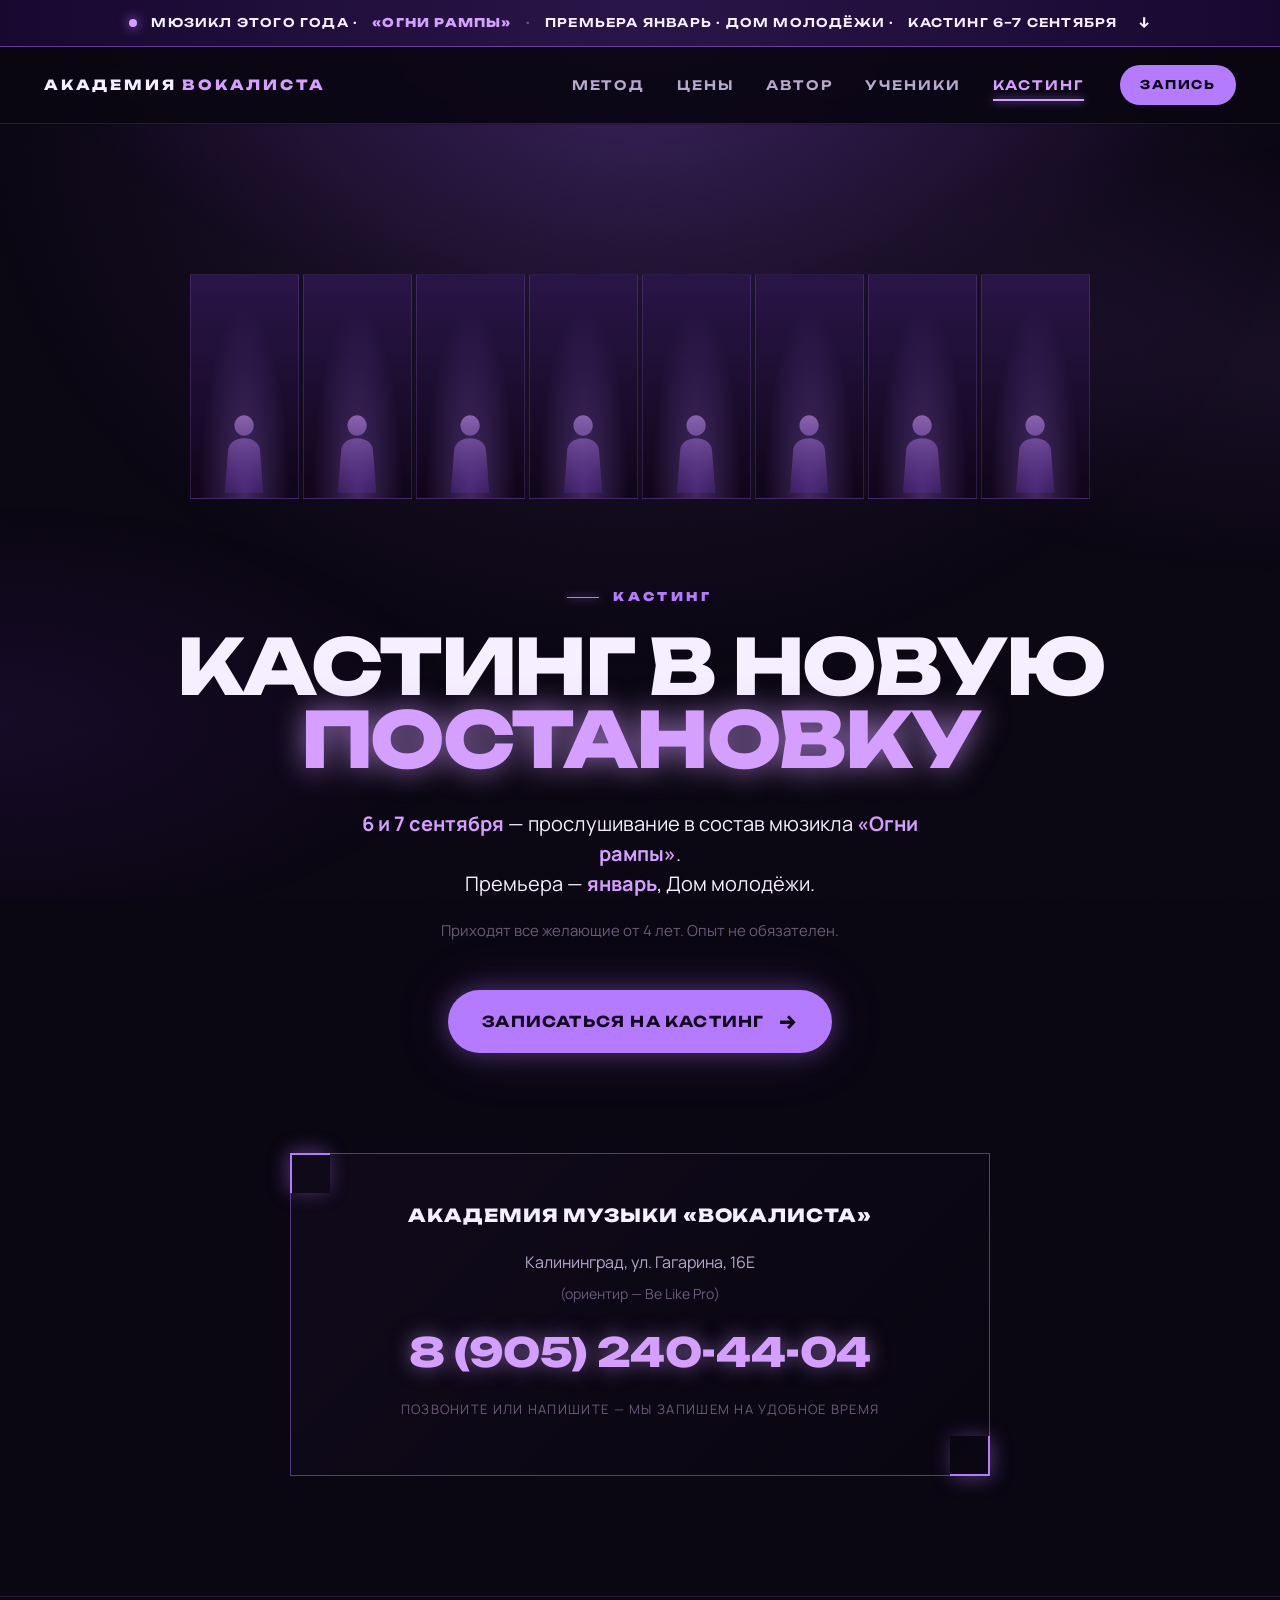
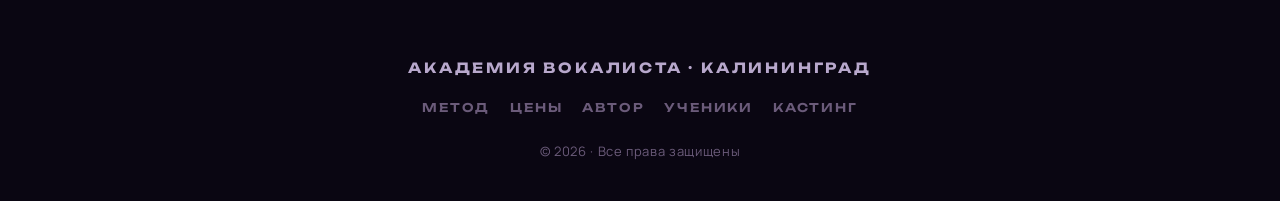
==== casting.html @ e79921ef "Рефактор в мини-сайт: 6 страниц, общие стили, мюзикл в шапке - Стили и JS вынесены в assets/styles.c" ====
<!DOCTYPE html>
<html lang="ru">
<head>
<meta charset="UTF-8" />
<meta name="viewport" content="width=device-width, initial-scale=1.0" />
<title>Кастинг «Огни рампы» — Академия Вокалиста</title>
<meta name="description" content="Прослушивание в состав мюзикла «Огни рампы» 6 и 7 сентября. Премьера — январь, Дом молодёжи. Приходят все желающие от 4 лет." />
<link rel="preconnect" href="https://fonts.googleapis.com">
<link rel="preconnect" href="https://fonts.gstatic.com" crossorigin>
<link href="https://fonts.googleapis.com/css2?family=Unbounded:wght@400;600;700;800;900&family=Manrope:wght@300;400;500;600;700&display=swap&subset=cyrillic,latin" rel="stylesheet">
<link rel="stylesheet" href="assets/styles.css"/>
</head>
<body>

<svg width="0" height="0" style="position:absolute" aria-hidden="true">
  <defs>
    <linearGradient id="castGrad" x1="0%" y1="0%" x2="0%" y2="100%">
      <stop offset="0%" stop-color="#d59fff" stop-opacity="0.9"/>
      <stop offset="100%" stop-color="#6a2fbf" stop-opacity="0.4"/>
    </linearGradient>
    <symbol id="silh" viewBox="0 0 100 130">
      <path d="M50 8 C58 8 65 15 65 24 C65 33 58 40 50 40 C42 40 35 33 35 24 C35 15 42 8 50 8 Z M25 65 C25 52 36 44 50 44 C64 44 75 52 75 65 L80 130 L20 130 Z"/>
    </symbol>
  </defs>
</svg>

<a href="#final" class="site-topbar">
  <span class="dot"></span>
  <span>Мюзикл этого года ·</span>
  <strong>«Огни рампы»</strong>
  <span class="sep">·</span>
  <span class="credit">Премьера январь · Дом молодёжи ·</span>
  <span>Кастинг 6–7 сентября</span>
  <span class="arrow">↓</span>
</a>

<header class="site-header">
  <div class="wrap">
    <a href="index.html" class="brand">АКАДЕМИЯ <span>ВОКАЛИСТА</span></a>
    <nav class="site-nav">
      <a href="metod.html">Метод</a>
      <a href="prices.html">Цены</a>
      <a href="karina.html">Автор</a>
      <a href="results.html">Ученики</a>
      <a href="casting.html" class="active">Кастинг</a>
    </nav>
    <a href="#contacts" class="btn-mini">Запись</a>
  </div>
</header>

<main>

<section id="final" class="final">
  <div class="wrap">
    <div class="cast-strip" aria-hidden="true">
      <div class="cell"><div class="silhouette"><svg viewBox="0 0 100 130"><use href="#silh"/></svg></div></div>
      <div class="cell"><div class="silhouette"><svg viewBox="0 0 100 130"><use href="#silh"/></svg></div></div>
      <div class="cell"><div class="silhouette"><svg viewBox="0 0 100 130"><use href="#silh"/></svg></div></div>
      <div class="cell"><div class="silhouette"><svg viewBox="0 0 100 130"><use href="#silh"/></svg></div></div>
      <div class="cell"><div class="silhouette"><svg viewBox="0 0 100 130"><use href="#silh"/></svg></div></div>
      <div class="cell"><div class="silhouette"><svg viewBox="0 0 100 130"><use href="#silh"/></svg></div></div>
      <div class="cell"><div class="silhouette"><svg viewBox="0 0 100 130"><use href="#silh"/></svg></div></div>
      <div class="cell"><div class="silhouette"><svg viewBox="0 0 100 130"><use href="#silh"/></svg></div></div>
    </div>
    <div class="sec-num" style="justify-content:center">Кастинг</div>
    <h2>Кастинг в новую<br/><span class="glow">постановку</span></h2>
    <p class="final-date">
      <strong>6 и 7 сентября</strong> — прослушивание в состав мюзикла <strong>«Огни рампы»</strong>.<br/>
      Премьера — <strong>январь</strong>, Дом молодёжи.
    </p>
    <p class="final-sub">Приходят все желающие от 4 лет. Опыт не обязателен.</p>
    <a href="#contacts" class="btn">Записаться на кастинг</a>

    <div class="contacts" id="contacts">
      <h4>Академия музыки «Вокалиста»</h4>
      <p>Калининград, ул. Гагарина, 16Е</p>
      <p style="color:var(--ink-mute); font-size:14px;">(ориентир — Be Like Pro)</p>
      <a class="phone" href="tel:+79052404404">8 (905) 240-44-04</a>
      <p style="color:var(--ink-mute); font-size:13px; margin-top:16px; letter-spacing: 0.1em;">ПОЗВОНИТЕ ИЛИ НАПИШИТЕ — МЫ ЗАПИШЕМ НА УДОБНОЕ ВРЕМЯ</p>
    </div>
  </div>
</section>

</main>

<footer class="site-footer">
  <div class="wrap">
    <div class="brand-line">Академия Вокалиста · Калининград</div>
    <nav class="footer-nav">
      <a href="metod.html">Метод</a>
      <a href="prices.html">Цены</a>
      <a href="karina.html">Автор</a>
      <a href="results.html">Ученики</a>
      <a href="casting.html">Кастинг</a>
    </nav>
    <div>© 2026 · Все права защищены</div>
  </div>
</footer>

<script src="assets/main.js"></script>
</body>
</html>
---- assets/styles.css ----
/* =========================================================
   АКАДЕМИЯ ВОКАЛИСТА · Общие стили мини-сайта
   ========================================================= */

:root {
  --bg:              #0a0612;
  --bg-2:            #140a1e;
  --bg-3:            #1c1029;
  --ink:             #f5efff;
  --ink-dim:         #b8a8cc;
  --ink-mute:        #6b5b7a;
  --neon:            #b47aff;
  --neon-hot:        #d59fff;
  --neon-deep:       #6a2fbf;
  --line:            rgba(180,122,255,0.18);
  --line-strong:     rgba(180,122,255,0.45);
  --card:            rgba(255,255,255,0.02);
  --card-strong:     rgba(180,122,255,0.06);
  --shadow-neon:     0 0 24px rgba(180,122,255,0.35), 0 0 60px rgba(180,122,255,0.15);
  --shadow-neon-lg:  0 0 40px rgba(180,122,255,0.5), 0 0 120px rgba(180,122,255,0.25);
  --font-display:    'Unbounded', 'Arial Black', sans-serif;
  --font-body:       'Manrope', system-ui, -apple-system, sans-serif;
  --wrap:            1240px;
  --topbar-h:        44px;
  --header-h:        72px;
}

*, *::before, *::after { box-sizing: border-box; }
html { scroll-behavior: smooth; }
body {
  margin: 0;
  font-family: var(--font-body);
  background: var(--bg);
  color: var(--ink);
  font-size: 17px;
  line-height: 1.55;
  -webkit-font-smoothing: antialiased;
  text-rendering: optimizeLegibility;
  overflow-x: hidden;
}
body::before {
  content: '';
  position: fixed;
  inset: 0;
  background:
    radial-gradient(ellipse 80% 60% at 50% 0%, rgba(106,47,191,0.30), transparent 60%),
    radial-gradient(ellipse 60% 40% at 100% 40%, rgba(180,122,255,0.08), transparent 60%),
    radial-gradient(ellipse 60% 40% at 0% 80%, rgba(106,47,191,0.12), transparent 60%);
  pointer-events: none;
  z-index: 0;
}
body::after {
  content: '';
  position: fixed;
  inset: 0;
  background-image: url("data:image/svg+xml;utf8,<svg xmlns='http://www.w3.org/2000/svg' width='200' height='200'><filter id='n'><feTurbulence type='fractalNoise' baseFrequency='0.9' numOctaves='2' stitchTiles='stitch'/><feColorMatrix values='0 0 0 0 0.7 0 0 0 0 0.5 0 0 0 0 1 0 0 0 0.06 0'/></filter><rect width='100%' height='100%' filter='url(%23n)'/></svg>");
  pointer-events: none;
  z-index: 0;
  opacity: .6;
  mix-blend-mode: overlay;
}
main, header, footer, section { position: relative; z-index: 1; }

.wrap { max-width: var(--wrap); margin: 0 auto; padding: 0 24px; }
@media (max-width: 640px) { .wrap { padding: 0 18px; } }

/* Typography */
h1, h2, h3, .display {
  font-family: var(--font-display);
  font-weight: 800;
  letter-spacing: -0.02em;
  line-height: 0.95;
  margin: 0;
  color: var(--ink);
  text-wrap: balance;
}
h1 { font-size: clamp(48px, 9vw, 132px); }
h2 { font-size: clamp(34px, 5.5vw, 72px); letter-spacing: -0.03em; }
h3 { font-size: clamp(22px, 2.4vw, 32px); font-weight: 700; letter-spacing: -0.01em; }
p { margin: 0 0 1em; }
strong, b { color: var(--ink); font-weight: 700; }
em { color: var(--neon-hot); font-style: normal; font-weight: 600; }
a { color: var(--neon-hot); text-decoration: none; transition: color .2s; }
a:hover { color: var(--ink); }

/* Section frame */
section {
  padding: clamp(70px, 10vw, 130px) 0;
  border-top: 1px solid var(--line);
}
section:first-of-type { border-top: none; }
.sec-num {
  font-family: var(--font-display);
  font-weight: 900;
  font-size: 12px;
  letter-spacing: 0.3em;
  color: var(--neon);
  text-transform: uppercase;
  margin-bottom: 24px;
  display: inline-flex;
  align-items: center;
  gap: 14px;
}
.sec-num::before {
  content: '';
  display: inline-block;
  width: 32px;
  height: 1px;
  background: var(--neon);
  box-shadow: 0 0 8px var(--neon);
}
.lead {
  font-size: clamp(18px, 1.6vw, 22px);
  line-height: 1.55;
  color: var(--ink-dim);
  max-width: 62ch;
}

/* =========================================================
   BUTTONS
   ========================================================= */
.btn {
  display: inline-flex;
  align-items: center;
  gap: 14px;
  padding: 20px 34px;
  font-family: var(--font-display);
  font-weight: 700;
  font-size: 15px;
  letter-spacing: 0.08em;
  text-transform: uppercase;
  background: var(--neon);
  color: #12061e;
  border: none;
  border-radius: 999px;
  cursor: pointer;
  transition: transform .2s, box-shadow .2s, background .2s;
  box-shadow: var(--shadow-neon);
  text-decoration: none;
}
.btn:hover {
  transform: translateY(-2px);
  background: var(--neon-hot);
  color: #12061e;
  box-shadow: var(--shadow-neon-lg);
}
.btn::after {
  content: '→';
  font-size: 20px;
  line-height: 1;
  transition: transform .2s;
}
.btn:hover::after { transform: translateX(4px); }
.btn-ghost {
  background: transparent;
  color: var(--ink);
  border: 1px solid var(--line-strong);
  box-shadow: none;
}
.btn-ghost:hover {
  background: rgba(180,122,255,0.08);
  color: var(--ink);
  border-color: var(--neon);
  box-shadow: var(--shadow-neon);
}
.btn-mini {
  padding: 11px 20px;
  background: var(--neon);
  color: var(--bg);
  font-family: var(--font-display);
  font-weight: 700;
  font-size: 12px;
  letter-spacing: 0.15em;
  text-transform: uppercase;
  border-radius: 999px;
  text-decoration: none;
  transition: background .2s, box-shadow .2s, transform .2s;
  white-space: nowrap;
  display: inline-block;
}
.btn-mini:hover {
  background: var(--neon-hot);
  color: var(--bg);
  box-shadow: 0 0 20px rgba(180,122,255,0.6);
  transform: translateY(-1px);
}

/* =========================================================
   SITE CHROME · TOPBAR + HEADER
   ========================================================= */
.site-topbar {
  position: sticky;
  top: 0;
  z-index: 100;
  display: flex;
  align-items: center;
  justify-content: center;
  gap: 14px;
  padding: 12px 24px;
  min-height: var(--topbar-h);
  background: linear-gradient(90deg, #180830 0%, #2a1548 50%, #180830 100%);
  border-bottom: 1px solid var(--line-strong);
  font-family: var(--font-display);
  font-size: 12px;
  font-weight: 600;
  letter-spacing: 0.1em;
  text-transform: uppercase;
  color: var(--ink);
  text-decoration: none;
  transition: background .3s;
}
.site-topbar:hover {
  background: linear-gradient(90deg, #2a1548 0%, #3d1e64 50%, #2a1548 100%);
  color: var(--ink);
}
.site-topbar .dot {
  width: 8px;
  height: 8px;
  border-radius: 50%;
  background: var(--neon-hot);
  box-shadow: 0 0 12px var(--neon);
  animation: pulseDot 2s ease-in-out infinite;
  flex: 0 0 auto;
}
@keyframes pulseDot {
  0%, 100% { opacity: 1; transform: scale(1); }
  50%      { opacity: 0.5; transform: scale(0.75); }
}
.site-topbar strong { color: var(--neon-hot); font-weight: 800; }
.site-topbar .sep { color: var(--ink-mute); }
.site-topbar .arrow { font-size: 14px; margin-left: 8px; transition: transform .2s; }
.site-topbar:hover .arrow { transform: translateX(4px); }
@media (max-width: 780px) {
  .site-topbar { font-size: 10px; padding: 10px 16px; gap: 10px; }
  .site-topbar .sep { display: none; }
  .site-topbar .credit { display: none; }
}

.site-header {
  position: sticky;
  top: var(--topbar-h);
  z-index: 99;
  padding: 18px 0;
  background: rgba(10,6,18,0.85);
  backdrop-filter: blur(12px);
  -webkit-backdrop-filter: blur(12px);
  border-bottom: 1px solid var(--line);
}
.site-header .wrap {
  display: flex;
  align-items: center;
  justify-content: space-between;
  gap: 28px;
}
.brand {
  font-family: var(--font-display);
  font-weight: 800;
  font-size: 14px;
  letter-spacing: 0.2em;
  text-transform: uppercase;
  color: var(--ink);
  text-decoration: none;
  flex: 0 0 auto;
}
.brand span { color: var(--neon-hot); }
.brand:hover { color: var(--ink); }
.site-nav {
  display: flex;
  gap: 32px;
  margin-left: auto;
  margin-right: 8px;
}
.site-nav a {
  font-family: var(--font-display);
  font-weight: 600;
  font-size: 13px;
  letter-spacing: 0.15em;
  text-transform: uppercase;
  color: var(--ink-dim);
  transition: color .2s;
  position: relative;
}
.site-nav a:hover { color: var(--ink); }
.site-nav a.active {
  color: var(--neon-hot);
}
.site-nav a.active::after {
  content: '';
  position: absolute;
  bottom: -6px;
  left: 0;
  right: 0;
  height: 2px;
  background: var(--neon-hot);
  box-shadow: 0 0 8px var(--neon);
}
@media (max-width: 900px) {
  .site-header .wrap { flex-wrap: wrap; gap: 12px; padding-bottom: 4px; }
  .site-nav { order: 3; flex-basis: 100%; justify-content: flex-start; overflow-x: auto; gap: 22px; padding: 4px 0 2px; margin: 0; -webkit-overflow-scrolling: touch; scrollbar-width: none; }
  .site-nav::-webkit-scrollbar { display: none; }
  .site-nav a { font-size: 12px; white-space: nowrap; }
}
@media (max-width: 640px) {
  .site-header { padding: 14px 0; }
  .brand { font-size: 12px; letter-spacing: 0.15em; }
  .site-nav a { font-size: 11px; }
}

/* =========================================================
   HOME HERO
   ========================================================= */
.home-hero {
  padding: 60px 0 100px;
  border-top: none;
}
.hero-grid {
  display: grid;
  grid-template-columns: 1.1fr 0.9fr;
  gap: 70px;
  align-items: center;
}
@media (max-width: 1000px) {
  .hero-grid { grid-template-columns: 1fr; gap: 60px; }
}
.hero-title { min-width: 0; }
.hero-tagline {
  font-family: var(--font-display);
  font-weight: 600;
  font-size: 13px;
  letter-spacing: 0.3em;
  text-transform: uppercase;
  color: var(--neon-hot);
  margin-bottom: 28px;
  display: flex;
  align-items: center;
  gap: 14px;
}
.hero-tagline::before {
  content: '';
  width: 42px;
  height: 1px;
  background: var(--neon-hot);
  box-shadow: 0 0 8px var(--neon-hot);
}
.hero-title h1 {
  text-transform: uppercase;
  color: transparent;
  -webkit-text-stroke: 1.2px var(--ink);
  line-height: 0.9;
  margin-left: -0.06em; /* optical alignment with brand text above */
}
.hero-title h1 .filled {
  color: var(--ink);
  -webkit-text-stroke: 0;
  text-shadow: 0 0 40px rgba(180,122,255,0.5);
}
.hero-title h1 .neon {
  color: var(--neon-hot);
  -webkit-text-stroke: 0;
  text-shadow: 0 0 20px rgba(213,159,255,0.9), 0 0 60px rgba(180,122,255,0.6);
}
.hero-meta {
  margin-top: 32px;
  display: flex;
  gap: 24px;
  flex-wrap: wrap;
  font-size: 12px;
  color: var(--ink-mute);
  text-transform: uppercase;
  letter-spacing: 0.2em;
  font-weight: 700;
  font-family: var(--font-display);
}
.hero-meta span { display: inline-flex; align-items: center; gap: 8px; }
.hero-meta span::before {
  content: '';
  width: 4px; height: 4px;
  background: var(--neon);
  border-radius: 50%;
  box-shadow: 0 0 6px var(--neon);
}
.hero-cta { margin-top: 44px; }

/* Hero poster — Broadway teaser */
.hero-poster {
  aspect-ratio: 3/4;
  background: linear-gradient(160deg, #2a1548 0%, #150829 50%, #050208 100%);
  border: 1px solid var(--neon);
  padding: 32px;
  display: flex;
  flex-direction: column;
  gap: 24px;
  text-decoration: none;
  color: var(--ink);
  position: relative;
  overflow: hidden;
  box-shadow: var(--shadow-neon-lg);
  transition: transform .35s cubic-bezier(.2,.9,.3,1), box-shadow .35s, border-color .35s;
}
.hero-poster:hover {
  transform: translateY(-6px);
  color: var(--ink);
  border-color: var(--neon-hot);
  box-shadow: 0 0 60px rgba(213,159,255,0.6), 0 0 160px rgba(180,122,255,0.3);
}
.hero-poster::before {
  content: '';
  position: absolute; inset: 0;
  background-image:
    linear-gradient(rgba(180,122,255,0.05) 1px, transparent 1px),
    linear-gradient(90deg, rgba(180,122,255,0.05) 1px, transparent 1px);
  background-size: 26px 26px;
  z-index: 0;
  mask-image: linear-gradient(180deg, black 0%, black 60%, transparent 100%);
}
.hero-poster::after {
  content: '';
  position: absolute;
  inset: 20% 12% 30% 12%;
  background: radial-gradient(ellipse at center, rgba(213,159,255,0.35), transparent 65%);
  filter: blur(40px);
  z-index: 0;
  pointer-events: none;
}
.hero-poster > * { position: relative; z-index: 1; }

.poster-top {
  display: flex;
  justify-content: space-between;
  align-items: center;
  font-family: var(--font-display);
  font-size: 11px;
  letter-spacing: 0.25em;
  text-transform: uppercase;
  color: var(--neon-hot);
  font-weight: 700;
}
.poster-tag {
  padding: 4px 10px;
  border: 1px solid var(--neon);
  font-size: 10px;
  letter-spacing: 0.3em;
}
.poster-title {
  font-family: var(--font-display);
  font-size: clamp(56px, 8vw, 108px);
  font-weight: 900;
  line-height: 0.82;
  letter-spacing: -0.045em;
  color: var(--ink);
  text-shadow: 0 0 30px rgba(213,159,255,0.6);
  text-transform: uppercase;
  margin: auto 0;
  padding: 20px 0;
}
.poster-title small {
  display: block;
  font-size: 12px;
  font-weight: 600;
  color: var(--neon-hot);
  letter-spacing: 0.4em;
  margin-bottom: 12px;
  text-shadow: none;
}
.poster-credits {
  border-top: 1px solid var(--line-strong);
  padding-top: 14px;
  color: var(--ink-dim);
  font-size: 11px;
  line-height: 1.7;
  letter-spacing: 0.05em;
  text-transform: uppercase;
  font-family: var(--font-display);
  font-weight: 500;
}
.poster-credits div {
  padding: 3px 0;
  display: flex;
  justify-content: space-between;
  gap: 10px;
}
.poster-credits div span:first-child { color: var(--ink-mute); }
.poster-credits div span:last-child { color: var(--ink-dim); }
.poster-bottom {
  display: flex;
  justify-content: space-between;
  align-items: flex-end;
  padding-top: 8px;
  border-top: 1px solid var(--line-strong);
  gap: 16px;
}
.poster-date {
  font-family: var(--font-display);
  font-size: 10px;
  color: var(--ink-mute);
  text-transform: uppercase;
  letter-spacing: 0.3em;
  font-weight: 700;
}
.poster-date strong {
  display: block;
  font-size: clamp(30px, 3.6vw, 44px);
  color: var(--neon-hot);
  font-weight: 900;
  letter-spacing: -0.02em;
  text-shadow: 0 0 20px rgba(213,159,255,0.5);
  line-height: 1;
  margin-bottom: 2px;
}
.poster-cta {
  font-family: var(--font-display);
  font-weight: 700;
  font-size: 11px;
  letter-spacing: 0.25em;
  text-transform: uppercase;
  color: var(--ink);
  padding: 12px 18px;
  border: 1px solid var(--ink);
  transition: all .2s;
  white-space: nowrap;
}
.poster-cta span { display: inline-block; margin-left: 8px; transition: transform .2s; }
.hero-poster:hover .poster-cta {
  background: var(--neon);
  color: var(--bg);
  border-color: var(--neon);
  box-shadow: 0 0 16px var(--neon);
}
.hero-poster:hover .poster-cta span { transform: translateX(4px); }
@media (max-width: 640px) {
  .hero-poster { padding: 24px; }
  .poster-title { font-size: clamp(48px, 14vw, 76px); }
  .poster-bottom { flex-direction: column; align-items: flex-start; }
}

/* =========================================================
   PAGE HERO (sub-pages)
   ========================================================= */
.page-hero {
  padding: 80px 0 40px;
  border-top: none;
  position: relative;
}
.page-hero::before {
  content: '';
  position: absolute;
  inset: 0;
  background: radial-gradient(ellipse 60% 40% at 50% 20%, rgba(106,47,191,0.20), transparent 65%);
  pointer-events: none;
}
.page-hero .wrap { position: relative; }
.page-hero-crumb {
  font-family: var(--font-display);
  font-size: 11px;
  letter-spacing: 0.3em;
  text-transform: uppercase;
  color: var(--neon-hot);
  margin-bottom: 32px;
  display: inline-flex;
  align-items: center;
  gap: 14px;
  font-weight: 700;
}
.page-hero-crumb::before {
  content: '';
  width: 32px; height: 1px;
  background: var(--neon-hot);
  box-shadow: 0 0 8px var(--neon-hot);
}
.page-hero h1 {
  font-family: var(--font-display);
  font-size: clamp(48px, 8vw, 108px);
  line-height: 0.9;
  letter-spacing: -0.03em;
  margin: 0 0 32px;
  text-transform: uppercase;
  font-weight: 900;
  color: var(--ink);
  margin-left: -0.03em;
}
.page-hero h1 .neon { color: var(--neon-hot); text-shadow: 0 0 30px rgba(213,159,255,0.6); }
.page-hero-lead {
  color: var(--ink-dim);
  font-size: clamp(17px, 1.5vw, 20px);
  max-width: 62ch;
  line-height: 1.55;
  margin: 0;
}

/* =========================================================
   BLOCK · RECOGNITION
   ========================================================= */
.recognize-list {
  display: grid;
  grid-template-columns: 1fr 1fr;
  gap: 0;
  margin: 60px 0;
  border-top: 1px solid var(--line);
  padding: 0;
  list-style: none;
  counter-reset: rec;
}
@media (max-width: 780px) { .recognize-list { grid-template-columns: 1fr; } }
.recognize-list li {
  padding: 32px 28px 32px 0;
  border-bottom: 1px solid var(--line);
  font-size: 18px;
  color: var(--ink);
  line-height: 1.4;
  display: flex;
  gap: 20px;
}
.recognize-list li:nth-child(even) {
  padding-left: 28px;
  padding-right: 0;
  border-left: 1px solid var(--line);
}
@media (max-width: 780px) {
  .recognize-list li:nth-child(even) { padding-left: 0; border-left: none; }
}
.recognize-list li::before {
  content: counter(rec, decimal-leading-zero);
  counter-increment: rec;
  font-family: var(--font-display);
  font-size: 12px;
  font-weight: 700;
  color: var(--neon);
  letter-spacing: 0.15em;
  flex: 0 0 auto;
  padding-top: 4px;
}
.verdict {
  margin-top: 60px;
  padding: 48px;
  background: linear-gradient(135deg, rgba(180,122,255,0.08) 0%, rgba(106,47,191,0.03) 100%);
  border: 1px solid var(--line-strong);
  border-radius: 4px;
  position: relative;
}
.verdict::before, .verdict::after {
  content: '';
  position: absolute;
  width: 60px; height: 60px;
}
.verdict::before {
  top: -1px; left: -1px;
  border-top: 2px solid var(--neon);
  border-left: 2px solid var(--neon);
  box-shadow: -2px -2px 20px rgba(180,122,255,0.3);
}
.verdict::after {
  bottom: -1px; right: -1px;
  border-bottom: 2px solid var(--neon);
  border-right: 2px solid var(--neon);
  box-shadow: 2px 2px 20px rgba(180,122,255,0.3);
}
.verdict h3 {
  font-size: clamp(24px, 3vw, 38px);
  margin-bottom: 20px;
  color: var(--neon-hot);
  text-shadow: 0 0 20px rgba(180,122,255,0.4);
}
.verdict p { color: var(--ink-dim); font-size: 18px; margin: 0; }
@media (max-width: 640px) { .verdict { padding: 28px; } }

/* =========================================================
   BLOCK · CORE PRINCIPLE
   ========================================================= */
.core-grid {
  display: grid;
  grid-template-columns: 1fr 1fr;
  gap: 80px;
  align-items: start;
  margin-top: 60px;
}
@media (max-width: 900px) { .core-grid { grid-template-columns: 1fr; gap: 40px; } }
.core-list {
  list-style: none;
  padding: 0;
  margin: 0;
}
.core-list li {
  padding: 22px 0;
  border-bottom: 1px solid var(--line);
  display: flex;
  align-items: center;
  gap: 20px;
  font-size: 17px;
  color: var(--ink-dim);
}
.core-list li::before {
  content: '';
  width: 8px; height: 8px;
  background: var(--neon);
  border-radius: 50%;
  box-shadow: 0 0 10px var(--neon);
  flex: 0 0 auto;
}
.core-emphasis {
  margin-top: 40px;
  font-family: var(--font-display);
  font-weight: 700;
  font-size: clamp(22px, 2.6vw, 32px);
  line-height: 1.15;
  color: var(--ink);
  letter-spacing: -0.02em;
}
.core-emphasis .accent { color: var(--neon-hot); }

.photo-slot {
  aspect-ratio: 3/4;
  background: linear-gradient(160deg, #2a1548 0%, #0f0619 100%);
  border: 1px solid var(--line);
  display: flex;
  align-items: flex-end;
  padding: 32px;
  position: relative;
  overflow: hidden;
}
.photo-slot::before {
  content: '';
  position: absolute;
  inset: 0;
  background:
    radial-gradient(ellipse 100% 60% at 50% 100%, rgba(180,122,255,0.25), transparent 60%),
    radial-gradient(ellipse 60% 40% at 50% 30%, rgba(180,122,255,0.1), transparent 60%);
}
.photo-slot::after {
  content: attr(data-label);
  position: relative;
  z-index: 2;
  font-family: var(--font-display);
  font-size: 11px;
  letter-spacing: 0.3em;
  text-transform: uppercase;
  color: var(--neon-hot);
  font-weight: 700;
  padding: 8px 16px;
  background: rgba(10,6,18,0.6);
  border: 1px solid var(--line-strong);
  backdrop-filter: blur(6px);
  border-radius: 2px;
}
.photo-slot .silhouette-lg {
  position: absolute;
  inset: 0;
  display: flex;
  align-items: center;
  justify-content: center;
  opacity: 0.4;
}
.photo-slot .silhouette-lg svg {
  width: 40%;
  height: auto;
  fill: url(#castGrad);
  filter: drop-shadow(0 0 30px rgba(180,122,255,0.6));
}

/* =========================================================
   BLOCK · THREE DIRECTIONS
   ========================================================= */
.three-intro {
  margin: 60px 0 80px;
  font-size: clamp(20px, 2.2vw, 28px);
  line-height: 1.35;
  color: var(--ink-dim);
  font-family: var(--font-display);
  font-weight: 400;
  max-width: 42ch;
}
.three-intro .line { display: block; }
.three-intro .line strong { color: var(--ink); font-weight: 600; }
.three-grid {
  display: grid;
  grid-template-columns: repeat(3, 1fr);
  gap: 4px;
  margin-top: 60px;
}
@media (max-width: 900px) { .three-grid { grid-template-columns: 1fr; } }
.three-card {
  padding: 48px 36px;
  background: linear-gradient(180deg, rgba(180,122,255,0.04) 0%, rgba(180,122,255,0) 100%);
  border: 1px solid var(--line);
  position: relative;
  transition: background .3s, border-color .3s, transform .3s;
}
.three-card:hover {
  background: linear-gradient(180deg, rgba(180,122,255,0.09) 0%, rgba(180,122,255,0.02) 100%);
  border-color: var(--line-strong);
  transform: translateY(-4px);
}
.three-card .num {
  font-family: var(--font-display);
  font-weight: 900;
  font-size: 12px;
  color: var(--neon);
  letter-spacing: 0.2em;
  margin-bottom: 24px;
}
.three-card h3 {
  font-size: clamp(28px, 3vw, 40px);
  margin-bottom: 20px;
  text-transform: uppercase;
  color: var(--ink);
}
.three-card h3 .glow {
  color: var(--neon-hot);
  text-shadow: 0 0 20px rgba(180,122,255,0.5);
}
.three-card p {
  color: var(--ink-dim);
  font-size: 15px;
  line-height: 1.5;
  margin: 0;
}
.three-photos {
  display: grid;
  grid-template-columns: repeat(3, 1fr);
  gap: 4px;
  margin-top: 4px;
}
@media (max-width: 900px) { .three-photos { grid-template-columns: 1fr; } }
.three-photos .photo-slot { aspect-ratio: 4/5; }

.mini-musical {
  margin-top: 60px;
  padding: 40px 48px;
  border: 1px solid var(--line-strong);
  background: rgba(180,122,255,0.04);
  display: flex;
  align-items: center;
  gap: 32px;
  border-radius: 4px;
}
@media (max-width: 640px) { .mini-musical { flex-direction: column; text-align: center; padding: 32px 24px; } }
.mini-musical .icon {
  flex: 0 0 auto;
  width: 60px; height: 60px;
  border-radius: 50%;
  background: linear-gradient(135deg, var(--neon), var(--neon-deep));
  display: flex;
  align-items: center;
  justify-content: center;
  color: var(--bg);
  font-family: var(--font-display);
  font-weight: 900;
  font-size: 22px;
  box-shadow: var(--shadow-neon);
}
.mini-musical p {
  margin: 0;
  color: var(--ink);
  font-size: 17px;
}
.mini-musical p strong { color: var(--neon-hot); }

/* =========================================================
   BLOCK · PATH STEPS
   ========================================================= */
.path {
  counter-reset: path-step;
  margin-top: 60px;
}
.path-step {
  display: grid;
  grid-template-columns: 170px 1fr;
  gap: 40px;
  padding: 40px 0;
  border-bottom: 1px solid var(--line);
  align-items: start;
  counter-increment: path-step;
  transition: padding .3s;
}
.path-step:hover { padding-left: 12px; }
@media (max-width: 640px) {
  .path-step { grid-template-columns: 90px 1fr; gap: 20px; padding: 30px 0; }
}
.path-step::before {
  content: counter(path-step, decimal-leading-zero);
  font-family: var(--font-display);
  font-weight: 900;
  font-size: clamp(48px, 4.5vw, 68px);
  color: transparent;
  -webkit-text-stroke: 1px var(--neon);
  letter-spacing: -0.03em;
  line-height: 0.9;
  transition: color .3s, text-shadow .3s;
  overflow: visible;
  align-self: center;
}
.path-step:hover::before {
  color: var(--neon-hot);
  -webkit-text-stroke: 0;
  text-shadow: 0 0 25px rgba(213,159,255,0.7);
}
.path-step h3 {
  font-size: clamp(22px, 2.3vw, 28px);
  margin-bottom: 10px;
  color: var(--ink);
  text-transform: uppercase;
  letter-spacing: 0;
}
.path-step p {
  color: var(--ink-dim);
  font-size: 16px;
  margin: 0;
  max-width: 60ch;
}
.path-note {
  margin-top: 40px;
  padding: 20px 0;
  color: var(--ink-mute);
  font-style: italic;
  font-size: 15px;
}

/* =========================================================
   BLOCK · RESULT
   ========================================================= */
.result-list {
  list-style: none;
  padding: 0;
  margin: 60px 0 0;
  display: grid;
  grid-template-columns: 1fr 1fr;
  gap: 0;
  border-top: 1px solid var(--line);
}
@media (max-width: 780px) { .result-list { grid-template-columns: 1fr; } }
.result-list li {
  padding: 32px 0;
  border-bottom: 1px solid var(--line);
  font-size: 17px;
  color: var(--ink);
  line-height: 1.4;
  padding-right: 32px;
  display: flex;
  gap: 20px;
  align-items: start;
}
.result-list li:nth-child(even) { padding-left: 40px; border-left: 1px solid var(--line); padding-right: 0; }
@media (max-width: 780px) { .result-list li:nth-child(even) { padding-left: 0; border-left: none; } }
.result-list li::before {
  content: '✓';
  color: var(--neon-hot);
  font-size: 20px;
  font-weight: 700;
  text-shadow: 0 0 12px rgba(180,122,255,0.6);
  flex: 0 0 auto;
  line-height: 1.2;
}
.result-final {
  margin-top: 60px;
  padding: 40px 0;
  font-family: var(--font-display);
  font-weight: 700;
  font-size: clamp(24px, 3vw, 36px);
  line-height: 1.2;
  color: var(--ink);
  letter-spacing: -0.02em;
  max-width: 34ch;
}
.result-final .neon-line {
  color: var(--neon-hot);
  text-shadow: 0 0 30px rgba(213,159,255,0.6);
}

/* =========================================================
   BLOCK · PRICES
   ========================================================= */
.prices {
  display: grid;
  grid-template-columns: 1fr 1fr;
  gap: 4px;
  margin-top: 60px;
}
@media (max-width: 780px) { .prices { grid-template-columns: 1fr; } }
.price-card {
  padding: 36px;
  background: var(--card);
  border: 1px solid var(--line);
  transition: background .3s, border-color .3s;
}
.price-card:hover { background: var(--card-strong); border-color: var(--line-strong); }
.price-card h4 {
  font-family: var(--font-display);
  font-weight: 700;
  font-size: 20px;
  color: var(--ink);
  margin: 0 0 20px;
  text-transform: uppercase;
  letter-spacing: -0.005em;
}
.price-card .pline {
  display: flex;
  justify-content: space-between;
  align-items: baseline;
  padding: 12px 0;
  border-bottom: 1px dashed var(--line);
  font-size: 15px;
  gap: 20px;
}
.price-card .pline:last-child { border-bottom: none; }
.price-card .pline .name { color: var(--ink-dim); flex: 1; }
.price-card .pline .price {
  font-family: var(--font-display);
  font-weight: 700;
  color: var(--neon-hot);
  font-size: 16px;
  white-space: nowrap;
}
.price-card .note {
  margin-top: 16px;
  padding-top: 16px;
  border-top: 1px solid var(--line);
  color: var(--ink-mute);
  font-size: 13px;
  line-height: 1.45;
  font-style: italic;
}
.price-card.hero-price {
  grid-column: span 2;
  background: linear-gradient(135deg, rgba(180,122,255,0.12), rgba(106,47,191,0.04));
  border-color: var(--neon);
  box-shadow: var(--shadow-neon);
  position: relative;
  padding: 44px;
}
@media (max-width: 780px) { .price-card.hero-price { grid-column: span 1; padding: 32px; } }
.price-card.hero-price::before {
  content: 'ФЛАГМАН';
  position: absolute;
  top: -1px;
  right: 32px;
  background: var(--neon);
  color: var(--bg);
  padding: 6px 14px;
  font-family: var(--font-display);
  font-weight: 900;
  font-size: 10px;
  letter-spacing: 0.2em;
}
.price-card.hero-price h4 { font-size: clamp(24px, 2.6vw, 32px); color: var(--ink); }
.price-card.hero-price .big-price {
  font-family: var(--font-display);
  font-weight: 900;
  font-size: clamp(36px, 5vw, 56px);
  color: var(--neon-hot);
  text-shadow: 0 0 25px rgba(180,122,255,0.5);
  margin: 16px 0 20px;
  letter-spacing: -0.03em;
}
.price-card.hero-price p { color: var(--ink-dim); font-size: 15px; margin: 0; }

/* =========================================================
   BLOCK · HOW TO GET IN
   ========================================================= */
.entry {
  display: grid;
  grid-template-columns: 1fr 1fr;
  gap: 80px;
  margin-top: 60px;
  align-items: center;
}
@media (max-width: 900px) { .entry { grid-template-columns: 1fr; gap: 40px; } }
.entry-text p { color: var(--ink-dim); font-size: 17px; line-height: 1.6; }
.entry-cta { margin-top: 36px; }
.entry-visual { aspect-ratio: 1; display: grid; place-items: center; position: relative; }
.entry-visual .ring {
  position: absolute;
  inset: 0;
  border-radius: 50%;
  border: 1px solid var(--line);
  animation: rotate 30s linear infinite;
}
.entry-visual .ring:nth-child(2) { inset: 10%; animation-duration: 45s; animation-direction: reverse; border-color: var(--line-strong); }
.entry-visual .ring:nth-child(3) { inset: 20%; animation-duration: 60s; border-color: var(--neon); box-shadow: 0 0 40px rgba(180,122,255,0.2); }
@keyframes rotate { to { transform: rotate(360deg); } }
.entry-visual .core-word {
  position: relative;
  font-family: var(--font-display);
  font-weight: 900;
  font-size: clamp(40px, 6vw, 84px);
  color: var(--ink);
  text-shadow: 0 0 40px rgba(180,122,255,0.6);
  letter-spacing: -0.02em;
  text-align: center;
}
.entry-visual .core-word span {
  display: block;
  font-size: 12px;
  letter-spacing: 0.3em;
  font-weight: 700;
  color: var(--neon-hot);
  margin-top: 8px;
  text-shadow: none;
}

/* =========================================================
   BLOCK · KARINA
   ========================================================= */
.karina {
  display: grid;
  grid-template-columns: 0.9fr 1.1fr;
  gap: 80px;
  margin-top: 60px;
  align-items: center;
}
@media (max-width: 900px) { .karina { grid-template-columns: 1fr; gap: 40px; } }
.karina-photo {
  aspect-ratio: 3/4;
  background: #0a0612;
  border: 1px solid var(--line-strong);
  position: relative;
  overflow: hidden;
  box-shadow: var(--shadow-neon-lg);
}
.karina-photo img {
  width: 100%;
  height: 100%;
  object-fit: cover;
  display: block;
  filter: contrast(1.05) brightness(0.95);
}
.karina-photo::after {
  content: '';
  position: absolute;
  inset: 0;
  background:
    radial-gradient(ellipse 80% 40% at 50% 100%, rgba(106,47,191,0.35), transparent 60%),
    linear-gradient(180deg, transparent 65%, rgba(10,6,18,0.4) 100%);
  pointer-events: none;
}
.karina-photo .name-badge {
  position: absolute;
  bottom: 24px; left: 24px;
  z-index: 2;
  font-family: var(--font-display);
  font-size: 10px;
  letter-spacing: 0.3em;
  color: var(--neon-hot);
  font-weight: 700;
  padding: 8px 14px;
  background: rgba(10,6,18,0.65);
  border: 1px solid var(--line-strong);
  backdrop-filter: blur(8px);
  text-transform: uppercase;
}
.karina-bio h2 { margin-bottom: 32px; }
.karina-bio p { color: var(--ink-dim); font-size: 16px; line-height: 1.6; margin-bottom: 20px; }
.karina-bio p strong { color: var(--ink); }
.karina-quote {
  margin-top: 40px;
  padding: 28px 32px;
  border-left: 3px solid var(--neon);
  background: linear-gradient(90deg, rgba(180,122,255,0.06), transparent);
  font-family: var(--font-display);
  font-weight: 600;
  font-size: clamp(19px, 1.9vw, 24px);
  line-height: 1.35;
  color: var(--ink);
  font-style: italic;
  letter-spacing: -0.01em;
}
.karina-quote .accent { color: var(--neon-hot); font-style: normal; }

/* =========================================================
   BLOCK · JAZZ / IMPROV
   ========================================================= */
.jazz { padding: clamp(80px, 12vw, 140px) 0; position: relative; overflow: hidden; }
.jazz::before {
  content: '';
  position: absolute;
  inset: 0;
  background: radial-gradient(ellipse 60% 40% at 50% 50%, rgba(180,122,255,0.12), transparent 60%);
  pointer-events: none;
}
.jazz-wrap {
  display: grid;
  grid-template-columns: 0.95fr 1.05fr;
  gap: 80px;
  align-items: center;
  position: relative;
}
@media (max-width: 900px) { .jazz-wrap { grid-template-columns: 1fr; gap: 40px; } }
.jazz-photo {
  aspect-ratio: 3/4;
  background: #0a0612;
  border: 1px solid var(--line-strong);
  overflow: hidden;
  position: relative;
  box-shadow: var(--shadow-neon-lg);
}
.jazz-photo img {
  width: 100%; height: 100%;
  object-fit: cover;
  display: block;
  filter: contrast(1.05) brightness(0.9);
}
.jazz-photo::after {
  content: '';
  position: absolute;
  inset: 0;
  background: radial-gradient(ellipse 80% 40% at 50% 100%, rgba(106,47,191,0.35), transparent 60%);
  pointer-events: none;
}
.jazz-content { position: relative; }
.jazz-tags {
  display: flex;
  flex-wrap: wrap;
  gap: 12px;
  margin: 40px 0;
}
.jazz-tags .tag {
  padding: 10px 20px;
  border: 1px solid var(--line-strong);
  border-radius: 999px;
  font-family: var(--font-display);
  font-size: 13px;
  font-weight: 600;
  letter-spacing: 0.05em;
  color: var(--ink);
  background: rgba(180,122,255,0.04);
  transition: all .3s;
}
.jazz-tags .tag:hover {
  background: var(--neon);
  color: var(--bg);
  box-shadow: var(--shadow-neon);
  border-color: transparent;
}
.jazz p { color: var(--ink-dim); font-size: 17px; line-height: 1.6; }
.jazz p em { color: var(--neon-hot); font-style: normal; }
.jazz-cta { margin-top: 40px; }
@media (max-width: 900px) {
  .jazz-content { text-align: center; }
  .jazz-tags { justify-content: center; }
}

/* =========================================================
   BLOCK · RESULTS / ARINA
   ========================================================= */
.arina {
  display: grid;
  grid-template-columns: 1.1fr 0.9fr;
  gap: 60px;
  margin-top: 60px;
  align-items: start;
}
@media (max-width: 900px) { .arina { grid-template-columns: 1fr; gap: 30px; } }
.arina-photo {
  aspect-ratio: 4/5;
  background: linear-gradient(160deg, #3a1e63 0%, #0f0619 100%);
  border: 1px solid var(--line-strong);
  position: relative;
  overflow: hidden;
  box-shadow: var(--shadow-neon-lg);
  display: flex;
  align-items: flex-end;
  padding: 32px;
}
.arina-photo::before {
  content: '';
  position: absolute;
  inset: 0;
  background:
    radial-gradient(ellipse 100% 50% at 50% 100%, rgba(180,122,255,0.35), transparent 60%),
    radial-gradient(ellipse 80% 50% at 50% 30%, rgba(213,159,255,0.2), transparent 65%);
}
.arina-photo .silhouette-lg {
  position: absolute;
  inset: 0;
  display: flex;
  align-items: center;
  justify-content: center;
  opacity: 0.85;
}
.arina-photo .silhouette-lg svg {
  width: 50%; height: auto;
  fill: url(#arinaGrad);
  filter: drop-shadow(0 0 40px rgba(213,159,255,0.7));
}
.arina-photo .label {
  position: relative;
  z-index: 2;
  display: flex;
  flex-direction: column;
  gap: 6px;
}
.arina-photo .label .name-big {
  font-family: var(--font-display);
  font-weight: 800;
  font-size: clamp(28px, 3.5vw, 44px);
  color: var(--ink);
  line-height: 1;
  text-shadow: 0 0 25px rgba(180,122,255,0.6);
  letter-spacing: -0.02em;
}
.arina-photo .label .role-big {
  font-family: var(--font-display);
  font-size: 12px;
  letter-spacing: 0.25em;
  text-transform: uppercase;
  color: var(--neon-hot);
  font-weight: 700;
}
.arina-info h3 { text-transform: uppercase; margin-bottom: 24px; }
.arina-info p { color: var(--ink-dim); font-size: 16px; line-height: 1.6; }
.arina-info .highlight {
  display: block;
  margin-top: 20px;
  padding: 20px 24px;
  border: 1px solid var(--neon);
  background: rgba(180,122,255,0.06);
  color: var(--ink);
  font-family: var(--font-display);
  font-weight: 700;
  font-size: 17px;
  letter-spacing: -0.01em;
  box-shadow: var(--shadow-neon);
}
.arina-info .highlight strong { color: var(--neon-hot); }
.other-students {
  margin-top: 80px;
  padding-top: 60px;
  border-top: 1px solid var(--line);
}
.other-students h3 {
  text-transform: uppercase;
  margin-bottom: 32px;
  font-size: clamp(20px, 2.2vw, 28px);
  color: var(--neon-hot);
}
.other-students p {
  color: var(--ink-dim);
  font-size: 16px;
  line-height: 1.7;
  max-width: 78ch;
}
.other-students p strong { color: var(--ink); }

/* =========================================================
   BLOCK · MOMS
   ========================================================= */
.moms {
  background: linear-gradient(135deg, rgba(180,122,255,0.06), rgba(106,47,191,0.02));
  border-top: 1px solid var(--line-strong);
  border-bottom: 1px solid var(--line-strong);
}
.moms-wrap {
  display: grid;
  grid-template-columns: 1fr 1fr;
  gap: 80px;
  align-items: center;
}
@media (max-width: 900px) { .moms-wrap { grid-template-columns: 1fr; gap: 40px; } }
.moms-visual {
  aspect-ratio: 1;
  display: grid;
  place-items: center;
  position: relative;
}
.moms-visual::before {
  content: '';
  position: absolute;
  width: 90%; height: 90%;
  top: 5%; left: 5%;
  background: radial-gradient(ellipse at center, rgba(180,122,255,0.2), transparent 60%);
  filter: blur(30px);
}
.moms-visual .big-word {
  position: relative;
  font-family: var(--font-display);
  font-weight: 900;
  font-size: clamp(60px, 10vw, 140px);
  color: transparent;
  -webkit-text-stroke: 1.5px var(--neon-hot);
  letter-spacing: -0.04em;
  line-height: 0.85;
  text-align: center;
  filter: drop-shadow(0 0 20px rgba(180,122,255,0.5));
}
.moms-visual .big-word span {
  display: block;
  color: var(--ink);
  -webkit-text-stroke: 0;
  text-shadow: 0 0 30px rgba(213,159,255,0.6);
}
.moms-info p { color: var(--ink); font-size: 18px; line-height: 1.55; margin-bottom: 20px; }
.moms-info p:first-child {
  font-family: var(--font-display);
  font-weight: 600;
  font-size: clamp(22px, 2.4vw, 30px);
  color: var(--ink);
  letter-spacing: -0.01em;
  line-height: 1.2;
}
.moms-info p:last-child { color: var(--ink-dim); font-size: 16px; }
.moms-price {
  margin-top: 28px;
  font-family: var(--font-display);
  font-weight: 700;
  color: var(--neon-hot);
  font-size: 20px;
  letter-spacing: -0.005em;
}

/* =========================================================
   BLOCK · METHOD (COLLAPSED)
   ========================================================= */
.method details {
  margin-top: 40px;
  border: 1px solid var(--line);
  background: var(--card);
  transition: border-color .3s;
}
.method details[open] { border-color: var(--line-strong); }
.method summary {
  padding: 28px 32px;
  cursor: pointer;
  display: flex;
  justify-content: space-between;
  align-items: center;
  font-family: var(--font-display);
  font-weight: 700;
  font-size: 17px;
  color: var(--ink);
  text-transform: uppercase;
  letter-spacing: 0.02em;
  list-style: none;
}
.method summary::-webkit-details-marker { display: none; }
.method summary::after {
  content: '+';
  font-family: var(--font-display);
  font-weight: 400;
  font-size: 32px;
  color: var(--neon-hot);
  line-height: 0.8;
  transition: transform .3s;
}
.method details[open] summary::after { content: '−'; transform: rotate(180deg); }
.method-body { padding: 0 32px 40px; color: var(--ink-dim); font-size: 16px; line-height: 1.65; }
.method-body p { margin-bottom: 18px; }
.method-body p strong { color: var(--ink); font-weight: 600; }
.method-quote {
  margin-top: 24px;
  padding: 20px 24px;
  border-left: 2px solid var(--neon);
  color: var(--ink);
  font-family: var(--font-display);
  font-weight: 500;
  font-size: 17px;
  font-style: italic;
}

/* =========================================================
   BLOCK · FINAL / CASTING
   ========================================================= */
.final {
  padding: clamp(90px, 12vw, 150px) 0 60px;
  text-align: center;
  position: relative;
  border-top: 1px solid var(--line-strong);
  background: radial-gradient(ellipse 80% 60% at 50% 0%, rgba(180,122,255,0.15), transparent 65%);
}
.final .cast-strip {
  display: grid;
  grid-template-columns: repeat(8, 1fr);
  gap: 4px;
  margin: 0 auto 80px;
  max-width: 900px;
  aspect-ratio: 8/2;
}
@media (max-width: 780px) { .final .cast-strip { grid-template-columns: repeat(4, 1fr); aspect-ratio: 4/2; } }
.final .cast-strip .cell {
  background: linear-gradient(180deg, #2a1548, #0f0619);
  border: 1px solid var(--line);
  position: relative;
  overflow: hidden;
}
.final .cast-strip .cell::before {
  content: '';
  position: absolute; inset: 0;
  background: radial-gradient(ellipse at 50% 100%, rgba(180,122,255,0.3), transparent 60%);
}
.final .cast-strip .cell .silhouette {
  position: absolute; inset: 0;
  display: flex; align-items: flex-end; justify-content: center;
  padding-bottom: 5%;
  opacity: 0.6;
}
.final .cast-strip .cell .silhouette svg {
  width: 60%; height: auto;
  fill: url(#castGrad);
}
.final h2 {
  text-transform: uppercase;
  margin-bottom: 32px;
  font-size: clamp(38px, 6vw, 84px);
}
.final h2 .glow { color: var(--neon-hot); text-shadow: 0 0 30px rgba(213,159,255,0.7); }
.final .final-date { margin: 0 auto 20px; max-width: 640px; font-size: 20px; color: var(--ink); line-height: 1.5; }
.final .final-date strong { color: var(--neon-hot); }
.final .final-sub { color: var(--ink-mute); font-size: 15px; margin-bottom: 48px; }

.contacts {
  max-width: 700px;
  margin: 100px auto 0;
  padding: 48px;
  border: 1px solid var(--line-strong);
  text-align: center;
  background: linear-gradient(135deg, rgba(180,122,255,0.04), transparent);
  position: relative;
}
.contacts::before, .contacts::after { content: ''; position: absolute; width: 40px; height: 40px; border: 2px solid var(--neon); }
.contacts::before {
  top: -1px; left: -1px;
  border-right: none; border-bottom: none;
  box-shadow: -2px -2px 20px rgba(180,122,255,0.4);
}
.contacts::after {
  bottom: -1px; right: -1px;
  border-left: none; border-top: none;
  box-shadow: 2px 2px 20px rgba(180,122,255,0.4);
}
.contacts h4 {
  font-family: var(--font-display);
  font-weight: 800;
  font-size: 18px;
  color: var(--ink);
  margin: 0 0 20px;
  letter-spacing: 0.05em;
  text-transform: uppercase;
}
.contacts p { margin: 8px 0; color: var(--ink-dim); font-size: 16px; }
.contacts .phone {
  display: block;
  font-family: var(--font-display);
  font-weight: 800;
  font-size: clamp(28px, 3.5vw, 40px);
  color: var(--neon-hot);
  text-shadow: 0 0 20px rgba(213,159,255,0.5);
  margin: 16px 0;
  letter-spacing: -0.01em;
}
.contacts .phone:hover { color: var(--ink); }

/* =========================================================
   TEASER CARDS (Home page → subpages)
   ========================================================= */
.teasers {
  display: grid;
  grid-template-columns: repeat(3, 1fr);
  gap: 4px;
  margin-top: 60px;
}
@media (max-width: 900px) { .teasers { grid-template-columns: 1fr; } }
.teaser {
  display: block;
  padding: 40px 32px;
  background: linear-gradient(180deg, rgba(180,122,255,0.04) 0%, rgba(180,122,255,0) 100%);
  border: 1px solid var(--line);
  color: var(--ink);
  text-decoration: none;
  transition: background .3s, border-color .3s, transform .3s;
  position: relative;
}
.teaser:hover {
  background: linear-gradient(180deg, rgba(180,122,255,0.10) 0%, rgba(180,122,255,0.02) 100%);
  border-color: var(--line-strong);
  transform: translateY(-4px);
  color: var(--ink);
}
.teaser .num {
  font-family: var(--font-display);
  font-weight: 900;
  font-size: 12px;
  color: var(--neon);
  letter-spacing: 0.2em;
  margin-bottom: 24px;
  display: flex;
  align-items: center;
  gap: 12px;
}
.teaser .num::before {
  content: '';
  width: 24px; height: 1px;
  background: var(--neon);
  box-shadow: 0 0 6px var(--neon);
}
.teaser h3 {
  font-size: clamp(24px, 2.4vw, 32px);
  margin-bottom: 16px;
  text-transform: uppercase;
  color: var(--ink);
  transition: color .3s;
}
.teaser:hover h3 { color: var(--neon-hot); }
.teaser p {
  color: var(--ink-dim);
  font-size: 15px;
  line-height: 1.5;
  margin: 0 0 24px;
}
.teaser .arrow {
  font-family: var(--font-display);
  font-weight: 700;
  font-size: 12px;
  letter-spacing: 0.2em;
  text-transform: uppercase;
  color: var(--neon-hot);
  display: inline-flex;
  align-items: center;
  gap: 8px;
  transition: transform .2s;
}
.teaser:hover .arrow { transform: translateX(6px); }

/* =========================================================
   FOOTER
   ========================================================= */
.site-footer {
  padding: 60px 0 40px;
  text-align: center;
  color: var(--ink-mute);
  font-size: 13px;
  letter-spacing: 0.05em;
  border-top: 1px solid var(--line);
  margin-top: 60px;
}
.site-footer .brand-line {
  font-family: var(--font-display);
  font-weight: 700;
  font-size: 14px;
  letter-spacing: 0.2em;
  color: var(--ink-dim);
  margin-bottom: 12px;
  text-transform: uppercase;
}
.site-footer .footer-nav {
  display: flex;
  justify-content: center;
  flex-wrap: wrap;
  gap: 8px 20px;
  margin: 20px 0 24px;
  font-size: 12px;
  letter-spacing: 0.15em;
  text-transform: uppercase;
  font-family: var(--font-display);
  font-weight: 600;
}
.site-footer .footer-nav a { color: var(--ink-mute); }
.site-footer .footer-nav a:hover { color: var(--neon-hot); }
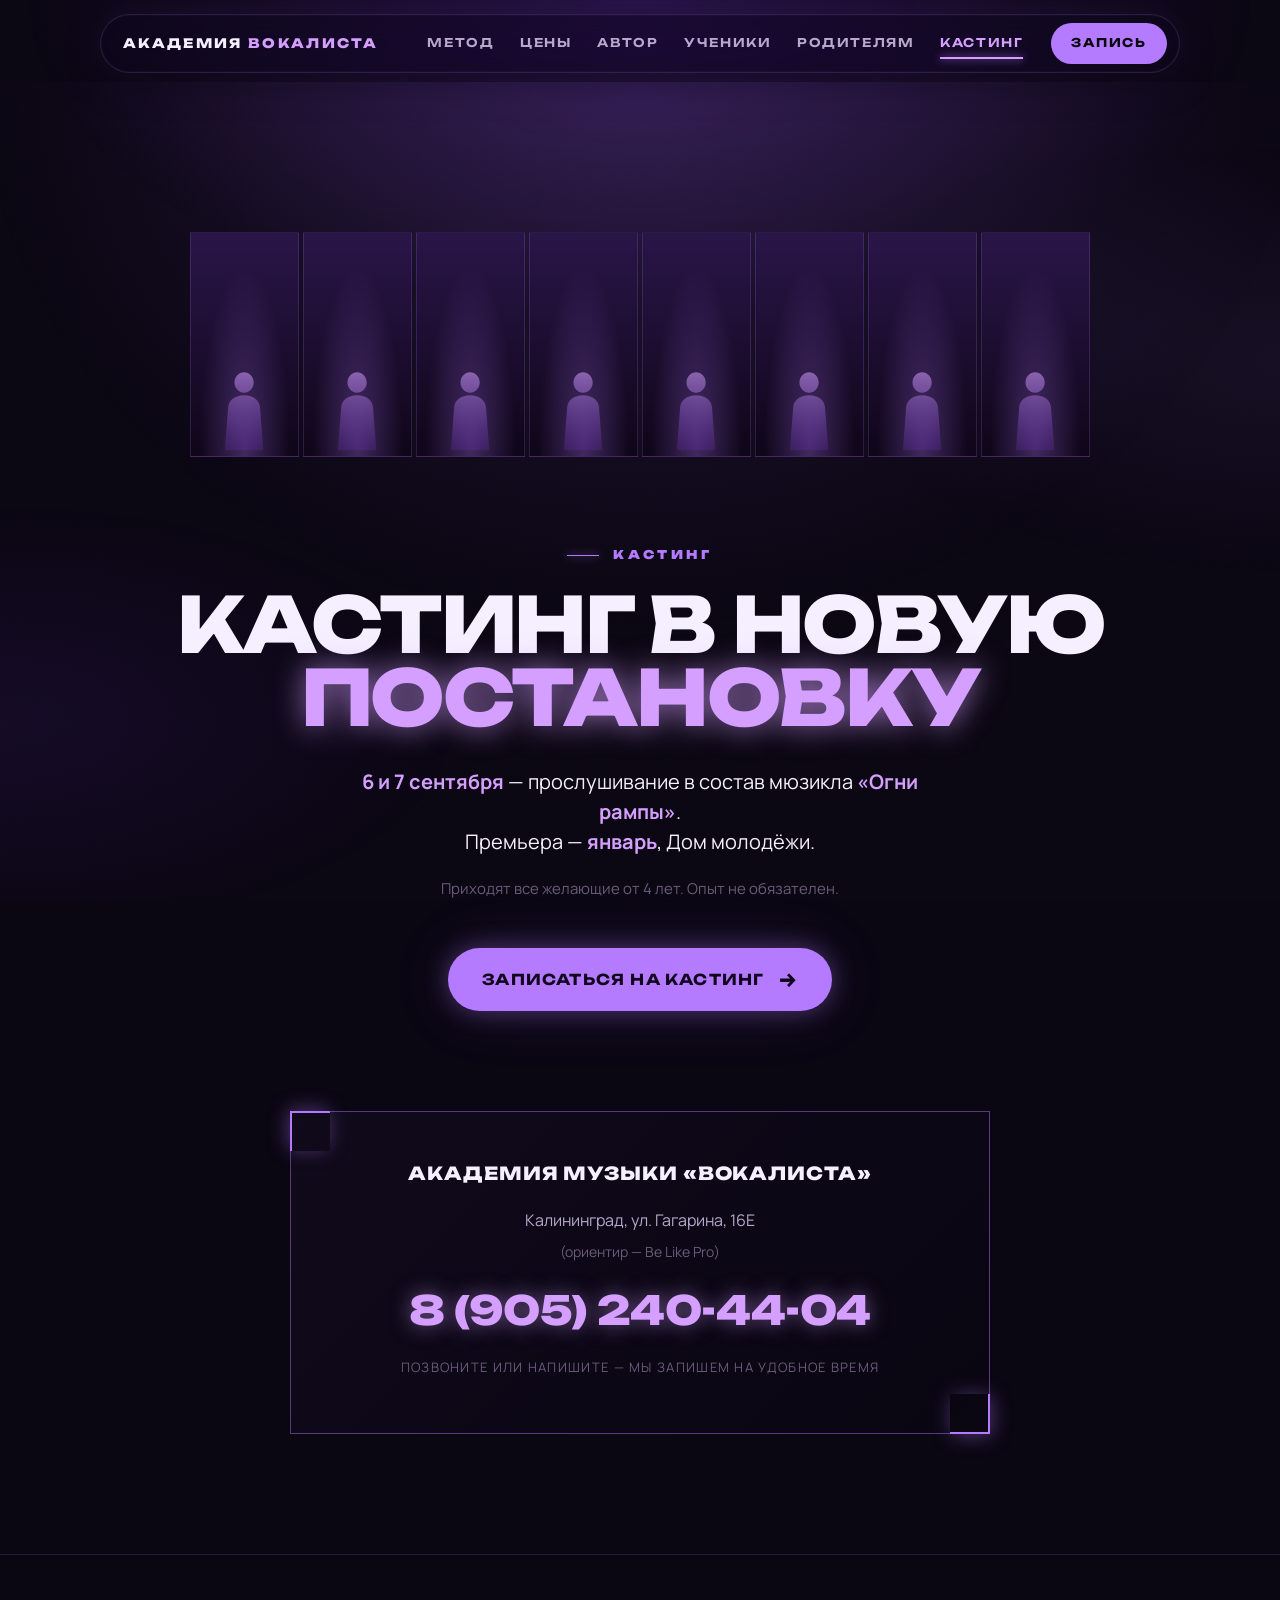
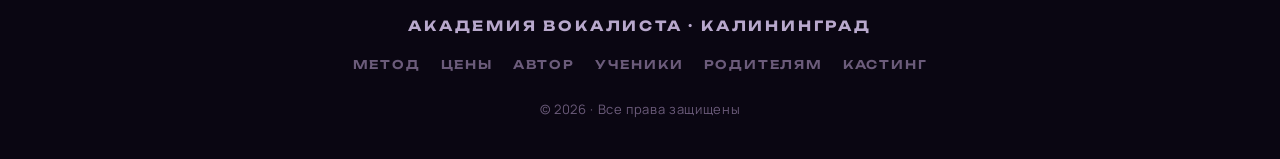
==== commit 95e5c7d7: "Шапка-«островок», бегущая строка под HERO, страница «Родителям» - Шапка сайта — полупрозрачная плава" ====
--- a/casting.html
+++ b/casting.html
@@ -24,16 +24,6 @@
   </defs>
 </svg>
 
-<a href="#final" class="site-topbar">
-  <span class="dot"></span>
-  <span>Мюзикл этого года ·</span>
-  <strong>«Огни рампы»</strong>
-  <span class="sep">·</span>
-  <span class="credit">Премьера январь · Дом молодёжи ·</span>
-  <span>Кастинг 6–7 сентября</span>
-  <span class="arrow">↓</span>
-</a>
-
 <header class="site-header">
   <div class="wrap">
     <a href="index.html" class="brand">АКАДЕМИЯ <span>ВОКАЛИСТА</span></a>
@@ -42,6 +32,7 @@
       <a href="prices.html">Цены</a>
       <a href="karina.html">Автор</a>
       <a href="results.html">Ученики</a>
+      <a href="parents.html">Родителям</a>
       <a href="casting.html" class="active">Кастинг</a>
     </nav>
     <a href="#contacts" class="btn-mini">Запись</a>
@@ -91,6 +82,7 @@
       <a href="prices.html">Цены</a>
       <a href="karina.html">Автор</a>
       <a href="results.html">Ученики</a>
+      <a href="parents.html">Родителям</a>
       <a href="casting.html">Кастинг</a>
     </nav>
     <div>© 2026 · Все права защищены</div>
--- a/assets/styles.css
+++ b/assets/styles.css
@@ -21,8 +21,9 @@
   --font-display:    'Unbounded', 'Arial Black', sans-serif;
   --font-body:       'Manrope', system-ui, -apple-system, sans-serif;
   --wrap:            1240px;
-  --topbar-h:        44px;
-  --header-h:        72px;
+  --header-h:        60px;
+  --header-top:      14px;
+  --marquee-h:       42px;
 }
 
 *, *::before, *::after { box-sizing: border-box; }
@@ -186,99 +187,70 @@
 }
 
 /* =========================================================
-   SITE CHROME · TOPBAR + HEADER
-   ========================================================= */
-.site-topbar {
-  position: sticky;
-  top: 0;
+   SITE CHROME · FLOATING ISLAND HEADER
+   ========================================================= */
+.site-header {
+  position: fixed;
+  top: var(--header-top);
+  left: 50%;
+  transform: translateX(-50%);
   z-index: 100;
-  display: flex;
-  align-items: center;
-  justify-content: center;
-  gap: 14px;
-  padding: 12px 24px;
-  min-height: var(--topbar-h);
-  background: linear-gradient(90deg, #180830 0%, #2a1548 50%, #180830 100%);
-  border-bottom: 1px solid var(--line-strong);
-  font-family: var(--font-display);
-  font-size: 12px;
-  font-weight: 600;
-  letter-spacing: 0.1em;
-  text-transform: uppercase;
-  color: var(--ink);
-  text-decoration: none;
-  transition: background .3s;
-}
-.site-topbar:hover {
-  background: linear-gradient(90deg, #2a1548 0%, #3d1e64 50%, #2a1548 100%);
-  color: var(--ink);
-}
-.site-topbar .dot {
-  width: 8px;
-  height: 8px;
-  border-radius: 50%;
-  background: var(--neon-hot);
-  box-shadow: 0 0 12px var(--neon);
-  animation: pulseDot 2s ease-in-out infinite;
-  flex: 0 0 auto;
-}
-@keyframes pulseDot {
-  0%, 100% { opacity: 1; transform: scale(1); }
-  50%      { opacity: 0.5; transform: scale(0.75); }
-}
-.site-topbar strong { color: var(--neon-hot); font-weight: 800; }
-.site-topbar .sep { color: var(--ink-mute); }
-.site-topbar .arrow { font-size: 14px; margin-left: 8px; transition: transform .2s; }
-.site-topbar:hover .arrow { transform: translateX(4px); }
-@media (max-width: 780px) {
-  .site-topbar { font-size: 10px; padding: 10px 16px; gap: 10px; }
-  .site-topbar .sep { display: none; }
-  .site-topbar .credit { display: none; }
-}
-
-.site-header {
-  position: sticky;
-  top: var(--topbar-h);
-  z-index: 99;
-  padding: 18px 0;
-  background: rgba(10,6,18,0.85);
-  backdrop-filter: blur(12px);
-  -webkit-backdrop-filter: blur(12px);
-  border-bottom: 1px solid var(--line);
+  width: min(1080px, calc(100vw - 24px));
+  padding: 8px 12px 8px 22px;
+  background: rgba(14,8,24,0.55);
+  backdrop-filter: blur(20px) saturate(160%);
+  -webkit-backdrop-filter: blur(20px) saturate(160%);
+  border: 1px solid rgba(180,122,255,0.18);
+  border-radius: 999px;
+  box-shadow:
+    0 10px 40px -10px rgba(0,0,0,0.6),
+    0 0 0 1px rgba(255,255,255,0.02) inset,
+    0 0 30px rgba(180,122,255,0.08);
+  transition: background .3s, border-color .3s, box-shadow .3s;
+}
+.site-header:hover {
+  background: rgba(14,8,24,0.72);
+  border-color: rgba(180,122,255,0.28);
 }
 .site-header .wrap {
+  max-width: none;
+  padding: 0;
   display: flex;
   align-items: center;
   justify-content: space-between;
-  gap: 28px;
-}
+  gap: 24px;
+}
+/* push page content below the floating header */
+main { padding-top: calc(var(--header-h) + var(--header-top) + 8px); }
 .brand {
   font-family: var(--font-display);
   font-weight: 800;
-  font-size: 14px;
-  letter-spacing: 0.2em;
+  font-size: 13px;
+  letter-spacing: 0.18em;
   text-transform: uppercase;
   color: var(--ink);
   text-decoration: none;
   flex: 0 0 auto;
+  white-space: nowrap;
 }
 .brand span { color: var(--neon-hot); }
 .brand:hover { color: var(--ink); }
 .site-nav {
   display: flex;
-  gap: 32px;
+  gap: 26px;
   margin-left: auto;
-  margin-right: 8px;
+  margin-right: 4px;
 }
 .site-nav a {
   font-family: var(--font-display);
   font-weight: 600;
-  font-size: 13px;
-  letter-spacing: 0.15em;
+  font-size: 12px;
+  letter-spacing: 0.13em;
   text-transform: uppercase;
   color: var(--ink-dim);
   transition: color .2s;
   position: relative;
+  white-space: nowrap;
 }
 .site-nav a:hover { color: var(--ink); }
 .site-nav a.active {
@@ -294,23 +266,119 @@
   background: var(--neon-hot);
   box-shadow: 0 0 8px var(--neon);
 }
-@media (max-width: 900px) {
-  .site-header .wrap { flex-wrap: wrap; gap: 12px; padding-bottom: 4px; }
-  .site-nav { order: 3; flex-basis: 100%; justify-content: flex-start; overflow-x: auto; gap: 22px; padding: 4px 0 2px; margin: 0; -webkit-overflow-scrolling: touch; scrollbar-width: none; }
+@media (max-width: 1000px) {
+  .site-nav { gap: 18px; }
+  .site-nav a { font-size: 11px; letter-spacing: 0.1em; }
+}
+@media (max-width: 820px) {
+  .site-header {
+    padding: 8px 10px 8px 18px;
+    width: calc(100vw - 14px);
+  }
+  .site-nav {
+    overflow-x: auto;
+    scrollbar-width: none;
+    -webkit-overflow-scrolling: touch;
+    padding: 2px 4px;
+    margin-left: 12px;
+    margin-right: 4px;
+    gap: 16px;
+    mask-image: linear-gradient(90deg, transparent 0, black 12px, black calc(100% - 12px), transparent 100%);
+  }
   .site-nav::-webkit-scrollbar { display: none; }
-  .site-nav a { font-size: 12px; white-space: nowrap; }
+  .brand { font-size: 12px; letter-spacing: 0.14em; }
+}
+@media (max-width: 520px) {
+  .site-header .btn-mini { padding: 9px 14px; font-size: 11px; letter-spacing: 0.12em; }
+  .brand { font-size: 11px; letter-spacing: 0.1em; }
+}
+
+/* =========================================================
+   MARQUEE (announcement ribbon under HERO)
+   ========================================================= */
+.hero-marquee {
+  display: block;
+  position: relative;
+  overflow: hidden;
+  min-height: var(--marquee-h);
+  background: linear-gradient(90deg, rgba(24,8,48,0.85) 0%, rgba(42,21,72,0.95) 50%, rgba(24,8,48,0.85) 100%);
+  border-top: 1px solid var(--line-strong);
+  border-bottom: 1px solid var(--line-strong);
+  color: var(--ink);
+  text-decoration: none;
+  z-index: 2;
+  isolation: isolate;
+}
+.hero-marquee::before,
+.hero-marquee::after {
+  content: '';
+  position: absolute;
+  top: 0; bottom: 0;
+  width: 80px;
+  z-index: 2;
+  pointer-events: none;
+}
+.hero-marquee::before { left: 0; background: linear-gradient(90deg, rgba(24,8,48,1), transparent); }
+.hero-marquee::after  { right: 0; background: linear-gradient(-90deg, rgba(24,8,48,1), transparent); }
+.hero-marquee-track {
+  display: flex;
+  width: max-content;
+  align-items: center;
+  gap: 0;
+  animation: marqueeScroll 32s linear infinite;
+  padding: 0;
+  min-height: var(--marquee-h);
+}
+.hero-marquee:hover .hero-marquee-track { animation-play-state: paused; }
+.hero-marquee-group {
+  display: flex;
+  align-items: center;
+  gap: 34px;
+  padding: 0 17px;
+  font-family: var(--font-display);
+  font-size: 12px;
+  font-weight: 600;
+  letter-spacing: 0.18em;
+  text-transform: uppercase;
+  color: var(--ink);
+  white-space: nowrap;
+}
+.hero-marquee-group .dot {
+  width: 8px; height: 8px;
+  border-radius: 50%;
+  background: var(--neon-hot);
+  box-shadow: 0 0 12px var(--neon);
+  animation: pulseDot 2s ease-in-out infinite;
+  flex: 0 0 auto;
+}
+.hero-marquee-group strong { color: var(--neon-hot); font-weight: 800; }
+.hero-marquee-group .sep { color: var(--ink-mute); }
+.hero-marquee-group .arrow {
+  display: inline-flex; align-items: center; justify-content: center;
+  width: 22px; height: 22px;
+  border-radius: 999px;
+  border: 1px solid var(--neon);
+  color: var(--neon-hot);
+  font-size: 12px;
+}
+@keyframes marqueeScroll {
+  from { transform: translateX(0); }
+  to   { transform: translateX(-50%); }
+}
+@keyframes pulseDot {
+  0%, 100% { opacity: 1; transform: scale(1); }
+  50%      { opacity: 0.5; transform: scale(0.75); }
 }
 @media (max-width: 640px) {
-  .site-header { padding: 14px 0; }
-  .brand { font-size: 12px; letter-spacing: 0.15em; }
-  .site-nav a { font-size: 11px; }
+  .hero-marquee-group { font-size: 11px; gap: 22px; padding: 0 11px; letter-spacing: 0.14em; }
+  .hero-marquee-track { animation-duration: 26s; }
 }
 
 /* =========================================================
    HOME HERO
    ========================================================= */
 .home-hero {
-  padding: 60px 0 100px;
+  padding: 30px 0 70px;
   border-top: none;
 }
 .hero-grid {
@@ -381,15 +449,15 @@
 }
 .hero-cta { margin-top: 44px; }
 
-/* Hero poster — Broadway teaser */
+/* Hero poster — photo-driven Broadway teaser */
 .hero-poster {
   aspect-ratio: 3/4;
-  background: linear-gradient(160deg, #2a1548 0%, #150829 50%, #050208 100%);
+  background: #0a0612;
   border: 1px solid var(--neon);
-  padding: 32px;
+  padding: 26px;
   display: flex;
   flex-direction: column;
-  gap: 24px;
+  gap: 16px;
   text-decoration: none;
   color: var(--ink);
   position: relative;
@@ -403,26 +471,28 @@
   border-color: var(--neon-hot);
   box-shadow: 0 0 60px rgba(213,159,255,0.6), 0 0 160px rgba(180,122,255,0.3);
 }
+.poster-img {
+  position: absolute;
+  inset: 0;
+  width: 100%;
+  height: 100%;
+  object-fit: cover;
+  object-position: center 30%;
+  z-index: 0;
+  filter: contrast(1.05) saturate(1.1) brightness(0.92);
+  transition: transform .6s cubic-bezier(.2,.9,.3,1);
+}
+.hero-poster:hover .poster-img { transform: scale(1.04); }
 .hero-poster::before {
   content: '';
   position: absolute; inset: 0;
-  background-image:
-    linear-gradient(rgba(180,122,255,0.05) 1px, transparent 1px),
-    linear-gradient(90deg, rgba(180,122,255,0.05) 1px, transparent 1px);
-  background-size: 26px 26px;
-  z-index: 0;
-  mask-image: linear-gradient(180deg, black 0%, black 60%, transparent 100%);
-}
-.hero-poster::after {
-  content: '';
-  position: absolute;
-  inset: 20% 12% 30% 12%;
-  background: radial-gradient(ellipse at center, rgba(213,159,255,0.35), transparent 65%);
-  filter: blur(40px);
-  z-index: 0;
+  background:
+    linear-gradient(180deg, rgba(10,6,18,0.60) 0%, rgba(10,6,18,0.10) 18%, rgba(10,6,18,0) 40%, rgba(10,6,18,0.55) 65%, rgba(10,6,18,0.92) 100%),
+    radial-gradient(ellipse 90% 60% at 50% 105%, rgba(106,47,191,0.35), transparent 60%);
+  z-index: 1;
   pointer-events: none;
 }
-.hero-poster > * { position: relative; z-index: 1; }
+.hero-poster > *:not(.poster-img) { position: relative; z-index: 2; }
 
 .poster-top {
   display: flex;
@@ -443,24 +513,24 @@
 }
 .poster-title {
   font-family: var(--font-display);
-  font-size: clamp(56px, 8vw, 108px);
+  font-size: clamp(48px, 6.4vw, 88px);
   font-weight: 900;
   line-height: 0.82;
   letter-spacing: -0.045em;
   color: var(--ink);
-  text-shadow: 0 0 30px rgba(213,159,255,0.6);
-  text-transform: uppercase;
-  margin: auto 0;
-  padding: 20px 0;
+  text-shadow: 0 0 30px rgba(0,0,0,0.7), 0 0 40px rgba(213,159,255,0.35);
+  text-transform: uppercase;
+  margin-top: auto;
+  padding: 20px 0 8px;
 }
 .poster-title small {
   display: block;
-  font-size: 12px;
-  font-weight: 600;
-  color: var(--neon-hot);
-  letter-spacing: 0.4em;
-  margin-bottom: 12px;
-  text-shadow: none;
+  font-size: 11px;
+  font-weight: 700;
+  color: var(--neon-hot);
+  letter-spacing: 0.35em;
+  margin-bottom: 10px;
+  text-shadow: 0 1px 2px rgba(0,0,0,0.7);
 }
 .poster-credits {
   border-top: 1px solid var(--line-strong);
@@ -537,7 +607,7 @@
    PAGE HERO (sub-pages)
    ========================================================= */
 .page-hero {
-  padding: 80px 0 40px;
+  padding: 40px 0 40px;
   border-top: none;
   position: relative;
 }
@@ -1406,6 +1476,267 @@
 }
 
 /* =========================================================
+   BLOCK · PARENTS TEASER (on results page)
+   ========================================================= */
+.parents-teaser {
+  display: grid;
+  grid-template-columns: 0.9fr 1.1fr;
+  gap: 60px;
+  align-items: center;
+  padding: 44px;
+  margin-top: 40px;
+  border: 1px solid var(--line-strong);
+  background: linear-gradient(135deg, rgba(180,122,255,0.08), rgba(106,47,191,0.02));
+  color: var(--ink);
+  text-decoration: none;
+  transition: border-color .3s, transform .3s, box-shadow .3s;
+}
+.parents-teaser:hover {
+  border-color: var(--neon);
+  transform: translateY(-3px);
+  box-shadow: var(--shadow-neon);
+  color: var(--ink);
+}
+.parents-teaser-word {
+  font-family: var(--font-display);
+  font-weight: 900;
+  font-size: clamp(50px, 8vw, 110px);
+  color: transparent;
+  -webkit-text-stroke: 1.5px var(--neon-hot);
+  letter-spacing: -0.04em;
+  line-height: 0.85;
+  text-align: center;
+  filter: drop-shadow(0 0 20px rgba(180,122,255,0.5));
+}
+.parents-teaser-word span {
+  display: block;
+  color: var(--ink);
+  -webkit-text-stroke: 0;
+  text-shadow: 0 0 30px rgba(213,159,255,0.6);
+}
+.parents-teaser-body h3 {
+  text-transform: uppercase;
+  margin-bottom: 14px;
+  color: var(--ink);
+}
+.parents-teaser-body p {
+  color: var(--ink-dim);
+  font-size: 16px;
+  line-height: 1.6;
+  margin: 0 0 20px;
+}
+.parents-teaser-cta {
+  display: inline-flex;
+  align-items: center;
+  gap: 10px;
+  font-family: var(--font-display);
+  font-weight: 700;
+  font-size: 12px;
+  letter-spacing: 0.2em;
+  text-transform: uppercase;
+  color: var(--neon-hot);
+}
+.parents-teaser-cta .arr { transition: transform .2s; }
+.parents-teaser:hover .parents-teaser-cta .arr { transform: translateX(6px); }
+@media (max-width: 780px) {
+  .parents-teaser { grid-template-columns: 1fr; gap: 24px; padding: 32px 24px; text-align: center; }
+  .parents-teaser-cta { justify-content: center; }
+}
+
+/* =========================================================
+   BLOCK · PARENTS PAGE
+   ========================================================= */
+.parents-hero-visual {
+  margin-top: 20px;
+  padding: 40px 32px;
+  border: 1px solid var(--line-strong);
+  background: linear-gradient(135deg, rgba(180,122,255,0.05), rgba(106,47,191,0.02));
+  display: grid;
+  grid-template-columns: 1fr 1fr;
+  gap: 40px;
+  align-items: center;
+  border-radius: 4px;
+}
+@media (max-width: 780px) {
+  .parents-hero-visual { grid-template-columns: 1fr; gap: 24px; text-align: center; }
+}
+.parents-hero-visual .big-word {
+  font-family: var(--font-display);
+  font-weight: 900;
+  font-size: clamp(64px, 10vw, 150px);
+  color: transparent;
+  -webkit-text-stroke: 1.5px var(--neon-hot);
+  letter-spacing: -0.04em;
+  line-height: 0.85;
+  text-align: center;
+  filter: drop-shadow(0 0 20px rgba(180,122,255,0.5));
+}
+.parents-hero-visual .big-word span {
+  display: block;
+  color: var(--ink);
+  -webkit-text-stroke: 0;
+  text-shadow: 0 0 30px rgba(213,159,255,0.6);
+}
+.parents-hero-visual .subtitle {
+  font-family: var(--font-display);
+  font-weight: 600;
+  font-size: clamp(20px, 2.4vw, 28px);
+  color: var(--ink);
+  letter-spacing: -0.01em;
+  line-height: 1.25;
+}
+.parents-hero-visual .subtitle .accent { color: var(--neon-hot); }
+.parents-hero-visual .subprice {
+  margin-top: 20px;
+  font-family: var(--font-display);
+  font-weight: 700;
+  color: var(--neon-hot);
+  font-size: 20px;
+  letter-spacing: -0.005em;
+}
+
+.for-whom-list {
+  display: grid;
+  grid-template-columns: 1fr 1fr;
+  gap: 0;
+  margin: 60px 0;
+  border-top: 1px solid var(--line);
+  padding: 0;
+  list-style: none;
+  counter-reset: rec;
+}
+@media (max-width: 780px) { .for-whom-list { grid-template-columns: 1fr; } }
+.for-whom-list li {
+  padding: 28px 28px 28px 0;
+  border-bottom: 1px solid var(--line);
+  font-size: 17px;
+  color: var(--ink);
+  line-height: 1.45;
+  display: flex;
+  gap: 20px;
+}
+.for-whom-list li:nth-child(even) {
+  padding-left: 28px;
+  padding-right: 0;
+  border-left: 1px solid var(--line);
+}
+@media (max-width: 780px) {
+  .for-whom-list li:nth-child(even) { padding-left: 0; border-left: none; }
+}
+.for-whom-list li::before {
+  content: counter(rec, decimal-leading-zero);
+  counter-increment: rec;
+  font-family: var(--font-display);
+  font-size: 12px;
+  font-weight: 700;
+  color: var(--neon);
+  letter-spacing: 0.15em;
+  flex: 0 0 auto;
+  padding-top: 4px;
+}
+
+.parents-what {
+  display: grid;
+  grid-template-columns: repeat(3, 1fr);
+  gap: 4px;
+  margin-top: 60px;
+}
+@media (max-width: 900px) { .parents-what { grid-template-columns: 1fr; } }
+.parents-what-card {
+  padding: 36px 30px;
+  background: linear-gradient(180deg, rgba(180,122,255,0.04) 0%, rgba(180,122,255,0) 100%);
+  border: 1px solid var(--line);
+  transition: background .3s, border-color .3s, transform .3s;
+}
+.parents-what-card:hover {
+  background: linear-gradient(180deg, rgba(180,122,255,0.10) 0%, rgba(180,122,255,0.02) 100%);
+  border-color: var(--line-strong);
+  transform: translateY(-4px);
+}
+.parents-what-card .num {
+  font-family: var(--font-display);
+  font-weight: 900;
+  font-size: 12px;
+  color: var(--neon);
+  letter-spacing: 0.2em;
+  margin-bottom: 20px;
+}
+.parents-what-card h3 {
+  font-size: clamp(20px, 2vw, 26px);
+  margin-bottom: 14px;
+  text-transform: uppercase;
+  color: var(--ink);
+}
+.parents-what-card p { color: var(--ink-dim); font-size: 15px; line-height: 1.55; margin: 0; }
+
+.parents-year {
+  margin-top: 60px;
+  padding: 40px;
+  border: 1px solid var(--line-strong);
+  background: rgba(180,122,255,0.04);
+  border-radius: 4px;
+  display: grid;
+  grid-template-columns: auto 1fr;
+  gap: 32px;
+  align-items: center;
+}
+@media (max-width: 780px) { .parents-year { grid-template-columns: 1fr; gap: 20px; padding: 28px; } }
+.parents-year .badge {
+  font-family: var(--font-display);
+  font-weight: 900;
+  font-size: 14px;
+  color: var(--bg);
+  background: var(--neon);
+  padding: 10px 18px;
+  letter-spacing: 0.2em;
+  border-radius: 999px;
+  white-space: nowrap;
+  box-shadow: var(--shadow-neon);
+}
+.parents-year p { margin: 0; color: var(--ink); font-size: 17px; line-height: 1.55; }
+.parents-year p strong { color: var(--neon-hot); }
+
+.parents-price-card {
+  margin-top: 60px;
+  padding: 44px;
+  background: linear-gradient(135deg, rgba(180,122,255,0.12), rgba(106,47,191,0.04));
+  border: 1px solid var(--neon);
+  box-shadow: var(--shadow-neon);
+  border-radius: 4px;
+  display: grid;
+  grid-template-columns: 1fr auto;
+  gap: 40px;
+  align-items: center;
+}
+@media (max-width: 780px) { .parents-price-card { grid-template-columns: 1fr; gap: 20px; padding: 32px; text-align: center; } }
+.parents-price-card h3 {
+  color: var(--ink);
+  text-transform: uppercase;
+  margin: 0 0 10px;
+  font-size: clamp(22px, 2.6vw, 30px);
+}
+.parents-price-card p { color: var(--ink-dim); margin: 0; font-size: 15px; }
+.parents-price-card .price {
+  font-family: var(--font-display);
+  font-weight: 900;
+  font-size: clamp(34px, 5vw, 54px);
+  color: var(--neon-hot);
+  text-shadow: 0 0 25px rgba(180,122,255,0.5);
+  letter-spacing: -0.03em;
+  line-height: 1;
+  white-space: nowrap;
+}
+.parents-price-card .price small {
+  display: block;
+  font-size: 12px;
+  letter-spacing: 0.2em;
+  color: var(--ink-mute);
+  text-shadow: none;
+  margin-top: 8px;
+  font-weight: 700;
+}
+
+/* =========================================================
    BLOCK · METHOD (COLLAPSED)
    ========================================================= */
 .method details {
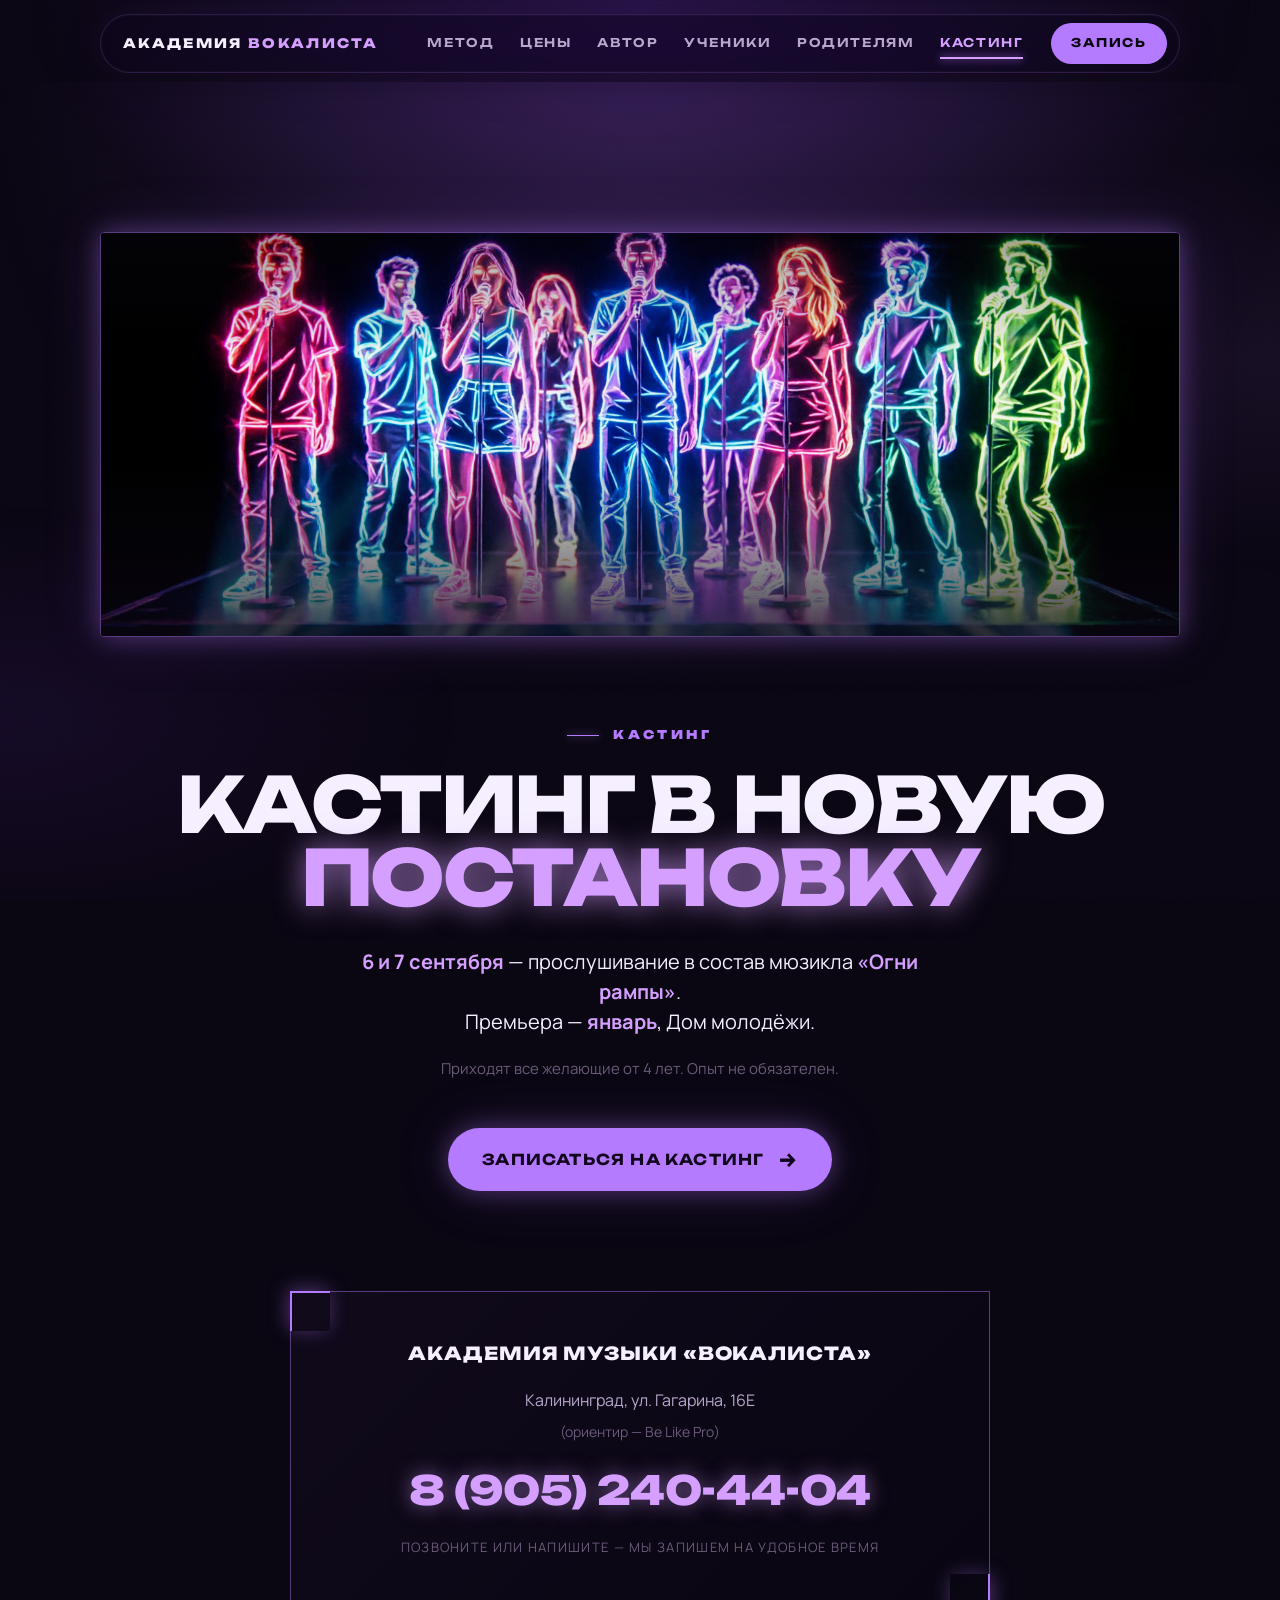
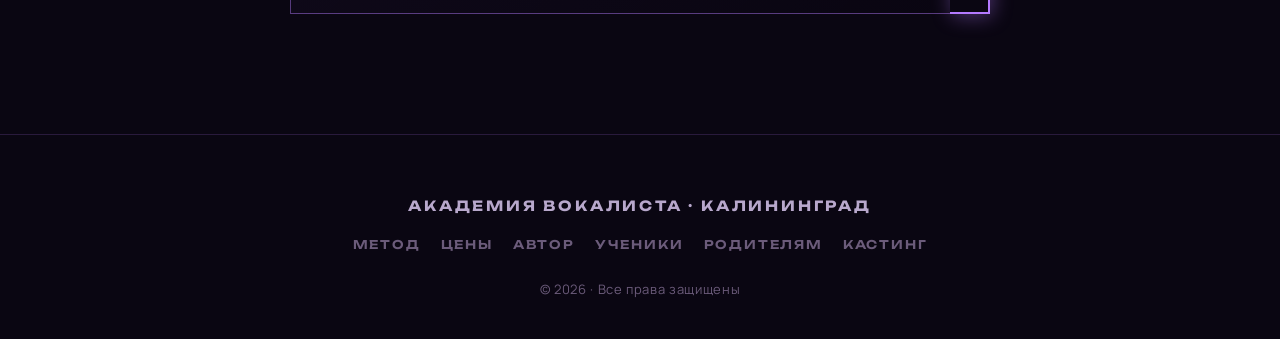
==== commit 9df813cb: "Разложил фото и неоны из Drive по всем страницам - assets/img/ — заведена подборка: arina, hero-sing" ====
--- a/casting.html
+++ b/casting.html
@@ -44,14 +44,7 @@
 <section id="final" class="final">
   <div class="wrap">
     <div class="cast-strip" aria-hidden="true">
-      <div class="cell"><div class="silhouette"><svg viewBox="0 0 100 130"><use href="#silh"/></svg></div></div>
-      <div class="cell"><div class="silhouette"><svg viewBox="0 0 100 130"><use href="#silh"/></svg></div></div>
-      <div class="cell"><div class="silhouette"><svg viewBox="0 0 100 130"><use href="#silh"/></svg></div></div>
-      <div class="cell"><div class="silhouette"><svg viewBox="0 0 100 130"><use href="#silh"/></svg></div></div>
-      <div class="cell"><div class="silhouette"><svg viewBox="0 0 100 130"><use href="#silh"/></svg></div></div>
-      <div class="cell"><div class="silhouette"><svg viewBox="0 0 100 130"><use href="#silh"/></svg></div></div>
-      <div class="cell"><div class="silhouette"><svg viewBox="0 0 100 130"><use href="#silh"/></svg></div></div>
-      <div class="cell"><div class="silhouette"><svg viewBox="0 0 100 130"><use href="#silh"/></svg></div></div>
+      <img src="assets/img/neon-group.png" alt="Состав мюзикла" loading="eager"/>
     </div>
     <div class="sec-num" style="justify-content:center">Кастинг</div>
     <h2>Кастинг в новую<br/><span class="glow">постановку</span></h2>
--- a/assets/styles.css
+++ b/assets/styles.css
@@ -75,7 +75,7 @@
   color: var(--ink);
   text-wrap: balance;
 }
-h1 { font-size: clamp(48px, 9vw, 132px); }
+h1 { font-size: clamp(44px, 7.4vw, 108px); }
 h2 { font-size: clamp(34px, 5.5vw, 72px); letter-spacing: -0.03em; }
 h3 { font-size: clamp(22px, 2.4vw, 32px); font-weight: 700; letter-spacing: -0.01em; }
 p { margin: 0 0 1em; }
@@ -383,8 +383,8 @@
 }
 .hero-grid {
   display: grid;
-  grid-template-columns: 1.1fr 0.9fr;
-  gap: 70px;
+  grid-template-columns: minmax(0, 1.25fr) minmax(0, 0.75fr);
+  gap: 56px;
   align-items: center;
 }
 @media (max-width: 1000px) {
@@ -415,7 +415,10 @@
   color: transparent;
   -webkit-text-stroke: 1.2px var(--ink);
   line-height: 0.9;
-  margin-left: -0.06em; /* optical alignment with brand text above */
+  margin-left: -0.04em;
+  font-size: clamp(44px, 8.2vw, 118px);
+  overflow-wrap: break-word;
+  word-break: normal;
 }
 .hero-title h1 .filled {
   color: var(--ink);
@@ -825,6 +828,25 @@
   fill: url(#castGrad);
   filter: drop-shadow(0 0 30px rgba(180,122,255,0.6));
 }
+.photo-slot > img {
+  position: absolute;
+  inset: 0;
+  width: 100%;
+  height: 100%;
+  object-fit: cover;
+  object-position: center;
+  z-index: 0;
+  filter: contrast(1.05) saturate(1.05) brightness(0.95);
+  transition: transform .6s cubic-bezier(.2,.9,.3,1);
+}
+.photo-slot:hover > img { transform: scale(1.04); }
+.photo-slot.has-img::before {
+  background:
+    linear-gradient(180deg, rgba(10,6,18,0.3) 0%, rgba(10,6,18,0) 30%, rgba(10,6,18,0) 60%, rgba(10,6,18,0.85) 100%);
+}
+.photo-slot.has-img::after {
+  z-index: 2;
+}
 
 /* =========================================================
    BLOCK · THREE DIRECTIONS
@@ -1350,6 +1372,21 @@
   fill: url(#arinaGrad);
   filter: drop-shadow(0 0 40px rgba(213,159,255,0.7));
 }
+.arina-photo > img {
+  position: absolute;
+  inset: 0;
+  width: 100%;
+  height: 100%;
+  object-fit: cover;
+  object-position: center 25%;
+  z-index: 0;
+  filter: contrast(1.05) saturate(1.05) brightness(0.92);
+}
+.arina-photo.has-img::before {
+  background:
+    linear-gradient(180deg, rgba(10,6,18,0.35) 0%, rgba(10,6,18,0) 30%, rgba(10,6,18,0) 55%, rgba(10,6,18,0.9) 100%),
+    radial-gradient(ellipse 90% 60% at 50% 105%, rgba(106,47,191,0.35), transparent 60%);
+}
 .arina-photo .label {
   position: relative;
   z-index: 2;
@@ -1497,22 +1534,30 @@
   box-shadow: var(--shadow-neon);
   color: var(--ink);
 }
-.parents-teaser-word {
-  font-family: var(--font-display);
-  font-weight: 900;
-  font-size: clamp(50px, 8vw, 110px);
-  color: transparent;
-  -webkit-text-stroke: 1.5px var(--neon-hot);
-  letter-spacing: -0.04em;
-  line-height: 0.85;
-  text-align: center;
-  filter: drop-shadow(0 0 20px rgba(180,122,255,0.5));
-}
-.parents-teaser-word span {
-  display: block;
-  color: var(--ink);
-  -webkit-text-stroke: 0;
-  text-shadow: 0 0 30px rgba(213,159,255,0.6);
+.parents-teaser-photo {
+  position: relative;
+  aspect-ratio: 4/5;
+  overflow: hidden;
+  border: 1px solid var(--line-strong);
+  background: #0a0612;
+}
+.parents-teaser-photo img {
+  position: absolute;
+  inset: 0;
+  width: 100%;
+  height: 100%;
+  object-fit: cover;
+  object-position: center;
+  filter: contrast(1.05) saturate(1.1);
+  transition: transform .6s cubic-bezier(.2,.9,.3,1);
+}
+.parents-teaser:hover .parents-teaser-photo img { transform: scale(1.04); }
+.parents-teaser-photo::after {
+  content: '';
+  position: absolute;
+  inset: 0;
+  background: radial-gradient(ellipse 80% 60% at 50% 100%, rgba(106,47,191,0.35), transparent 60%);
+  pointer-events: none;
 }
 .parents-teaser-body h3 {
   text-transform: uppercase;
@@ -1546,19 +1591,167 @@
 /* =========================================================
    BLOCK · PARENTS PAGE
    ========================================================= */
+.parents-hero h1 {
+  font-size: clamp(40px, 6.4vw, 92px);
+  line-height: 1;
+  max-width: 20ch;
+}
+.parents-lead {
+  max-width: 60ch;
+  margin-top: 24px;
+}
+.parents-lead strong { color: var(--neon-hot); font-weight: 700; }
+
+.parents-marquee { border-top: 1px solid var(--line-strong); border-bottom: 1px solid var(--line-strong); }
+.parents-marquee .hero-marquee-group strong { color: var(--neon-hot); }
+
+.parents-inside {
+  display: grid;
+  grid-template-columns: 1fr 1fr;
+  gap: 80px;
+  margin-top: 60px;
+  align-items: start;
+}
+@media (max-width: 900px) { .parents-inside { grid-template-columns: 1fr; gap: 40px; } }
+.parents-inside-lead p {
+  font-family: var(--font-display);
+  font-weight: 500;
+  font-size: clamp(20px, 2vw, 26px);
+  line-height: 1.3;
+  color: var(--ink);
+  letter-spacing: -0.01em;
+  margin-bottom: 24px;
+}
+.parents-inside-lead p strong { color: var(--neon-hot); font-weight: 700; }
+.parents-inside-list {
+  list-style: none;
+  padding: 0;
+  margin: 0;
+  border-top: 1px solid var(--line);
+}
+.parents-inside-list li {
+  padding: 20px 0 20px 30px;
+  border-bottom: 1px solid var(--line);
+  color: var(--ink-dim);
+  font-size: 16px;
+  line-height: 1.55;
+  position: relative;
+}
+.parents-inside-list li::before {
+  content: '';
+  position: absolute;
+  left: 0; top: 30px;
+  width: 8px; height: 8px;
+  border-radius: 50%;
+  background: var(--neon);
+  box-shadow: 0 0 10px var(--neon);
+}
+.parents-inside-list li strong { color: var(--ink); font-weight: 700; }
+
+.parents-quote-section {
+  padding: clamp(70px, 10vw, 130px) 0;
+  background: radial-gradient(ellipse 70% 60% at 50% 50%, rgba(180,122,255,0.10), transparent 65%);
+  border-top: 1px solid var(--line-strong);
+  border-bottom: 1px solid var(--line-strong);
+  position: relative;
+}
+.parents-quote {
+  margin: 0 auto;
+  max-width: 900px;
+  padding: 20px 40px;
+  position: relative;
+  text-align: center;
+}
+.parents-quote .mark {
+  font-family: var(--font-display);
+  font-size: clamp(80px, 12vw, 160px);
+  color: var(--neon);
+  line-height: 0.5;
+  opacity: 0.6;
+  margin-bottom: 8px;
+  text-shadow: 0 0 30px rgba(180,122,255,0.4);
+}
+.parents-quote p {
+  font-family: var(--font-display);
+  font-weight: 600;
+  font-size: clamp(24px, 3.4vw, 44px);
+  line-height: 1.2;
+  color: var(--ink);
+  letter-spacing: -0.02em;
+  margin: 0 0 28px;
+}
+.parents-quote .accent { color: var(--neon-hot); text-shadow: 0 0 25px rgba(213,159,255,0.5); }
+.parents-quote cite {
+  display: inline-flex;
+  align-items: center;
+  gap: 14px;
+  font-family: var(--font-display);
+  font-style: normal;
+  font-weight: 700;
+  font-size: 11px;
+  letter-spacing: 0.25em;
+  text-transform: uppercase;
+  color: var(--ink-mute);
+}
+.parents-quote cite::before {
+  content: '';
+  width: 32px; height: 1px;
+  background: var(--neon);
+  box-shadow: 0 0 8px var(--neon);
+}
+
+.parents-final {
+  padding: clamp(90px, 12vw, 150px) 0 90px;
+  border-top: 1px solid var(--line-strong);
+  background: radial-gradient(ellipse 80% 60% at 50% 0%, rgba(180,122,255,0.15), transparent 65%);
+}
+.parents-final h2 { text-transform: uppercase; }
+.parents-final h2 .neon { color: var(--neon-hot); text-shadow: 0 0 30px rgba(213,159,255,0.6); }
+
 .parents-hero-visual {
   margin-top: 20px;
-  padding: 40px 32px;
+  padding: 0;
   border: 1px solid var(--line-strong);
   background: linear-gradient(135deg, rgba(180,122,255,0.05), rgba(106,47,191,0.02));
   display: grid;
-  grid-template-columns: 1fr 1fr;
-  gap: 40px;
-  align-items: center;
+  grid-template-columns: 0.9fr 1.1fr;
+  align-items: stretch;
   border-radius: 4px;
+  overflow: hidden;
+}
+.parents-hero-visual .hero-visual-photo {
+  position: relative;
+  min-height: 320px;
+  background: #0a0612;
+  overflow: hidden;
+}
+.parents-hero-visual .hero-visual-photo img {
+  position: absolute;
+  inset: 0;
+  width: 100%;
+  height: 100%;
+  object-fit: cover;
+  object-position: center;
+  filter: contrast(1.05) saturate(1.1) brightness(0.95);
+}
+.parents-hero-visual .hero-visual-photo::after {
+  content: '';
+  position: absolute;
+  inset: 0;
+  background: radial-gradient(ellipse 80% 60% at 50% 100%, rgba(106,47,191,0.35), transparent 60%);
+  pointer-events: none;
+}
+.parents-hero-visual .hero-visual-body {
+  padding: 40px 36px;
+  display: flex;
+  flex-direction: column;
+  justify-content: center;
+  gap: 20px;
 }
 @media (max-width: 780px) {
-  .parents-hero-visual { grid-template-columns: 1fr; gap: 24px; text-align: center; }
+  .parents-hero-visual { grid-template-columns: 1fr; }
+  .parents-hero-visual .hero-visual-photo { min-height: 260px; }
+  .parents-hero-visual .hero-visual-body { padding: 28px 24px; text-align: center; }
 }
 .parents-hero-visual .big-word {
   font-family: var(--font-display);
@@ -1796,35 +1989,32 @@
   background: radial-gradient(ellipse 80% 60% at 50% 0%, rgba(180,122,255,0.15), transparent 65%);
 }
 .final .cast-strip {
-  display: grid;
-  grid-template-columns: repeat(8, 1fr);
-  gap: 4px;
+  display: block;
+  position: relative;
   margin: 0 auto 80px;
-  max-width: 900px;
-  aspect-ratio: 8/2;
-}
-@media (max-width: 780px) { .final .cast-strip { grid-template-columns: repeat(4, 1fr); aspect-ratio: 4/2; } }
-.final .cast-strip .cell {
-  background: linear-gradient(180deg, #2a1548, #0f0619);
-  border: 1px solid var(--line);
-  position: relative;
+  max-width: 1080px;
+  aspect-ratio: 16/6;
+  border: 1px solid var(--line-strong);
   overflow: hidden;
-}
-.final .cast-strip .cell::before {
-  content: '';
-  position: absolute; inset: 0;
-  background: radial-gradient(ellipse at 50% 100%, rgba(180,122,255,0.3), transparent 60%);
-}
-.final .cast-strip .cell .silhouette {
-  position: absolute; inset: 0;
-  display: flex; align-items: flex-end; justify-content: center;
-  padding-bottom: 5%;
-  opacity: 0.6;
-}
-.final .cast-strip .cell .silhouette svg {
-  width: 60%; height: auto;
-  fill: url(#castGrad);
-}
+  box-shadow: var(--shadow-neon);
+  border-radius: 4px;
+}
+.final .cast-strip img {
+  width: 100%;
+  height: 100%;
+  object-fit: cover;
+  display: block;
+  filter: contrast(1.1) saturate(1.15) brightness(0.95);
+}
+.final .cast-strip::after {
+  content: '';
+  position: absolute;
+  inset: 0;
+  background:
+    linear-gradient(180deg, rgba(10,6,18,0.35) 0%, rgba(10,6,18,0) 30%, rgba(10,6,18,0) 55%, rgba(10,6,18,0.75) 100%);
+  pointer-events: none;
+}
+@media (max-width: 780px) { .final .cast-strip { aspect-ratio: 4/3; margin-bottom: 60px; } }
 .final h2 {
   text-transform: uppercase;
   margin-bottom: 32px;
